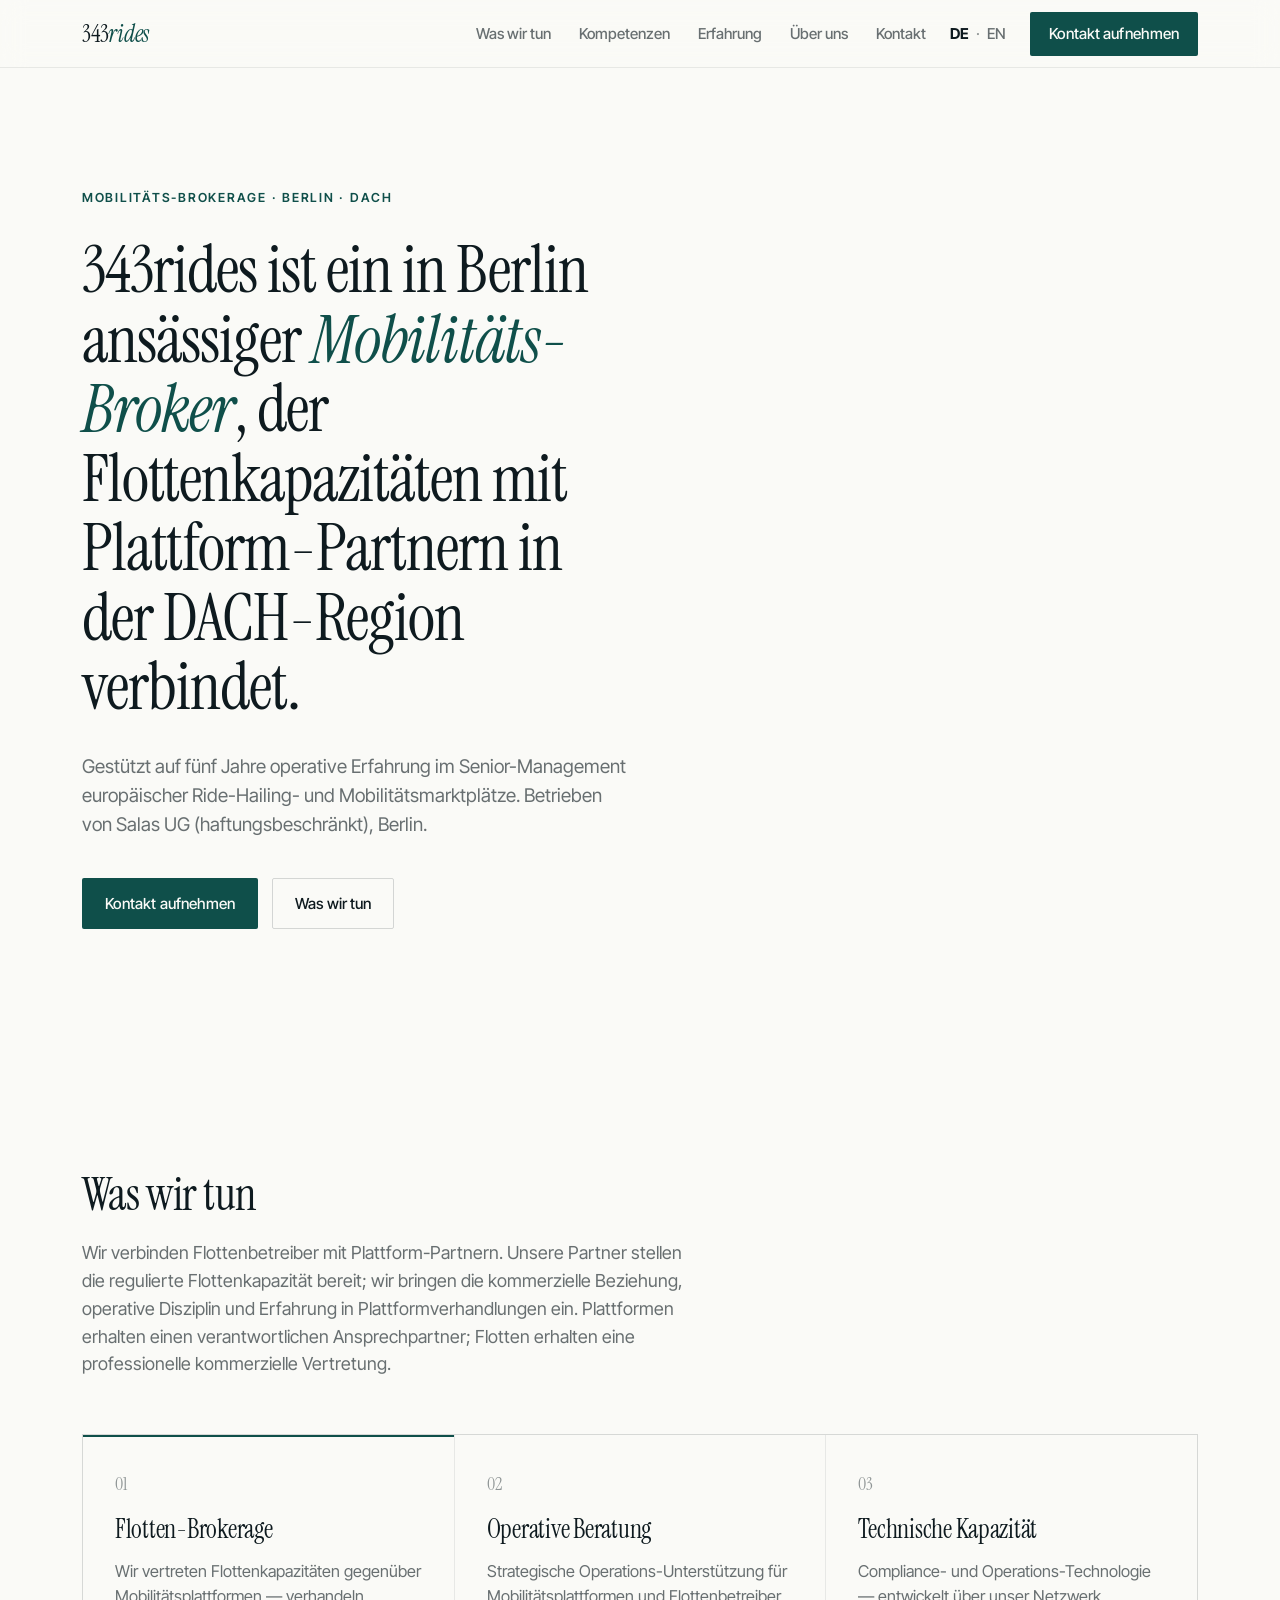
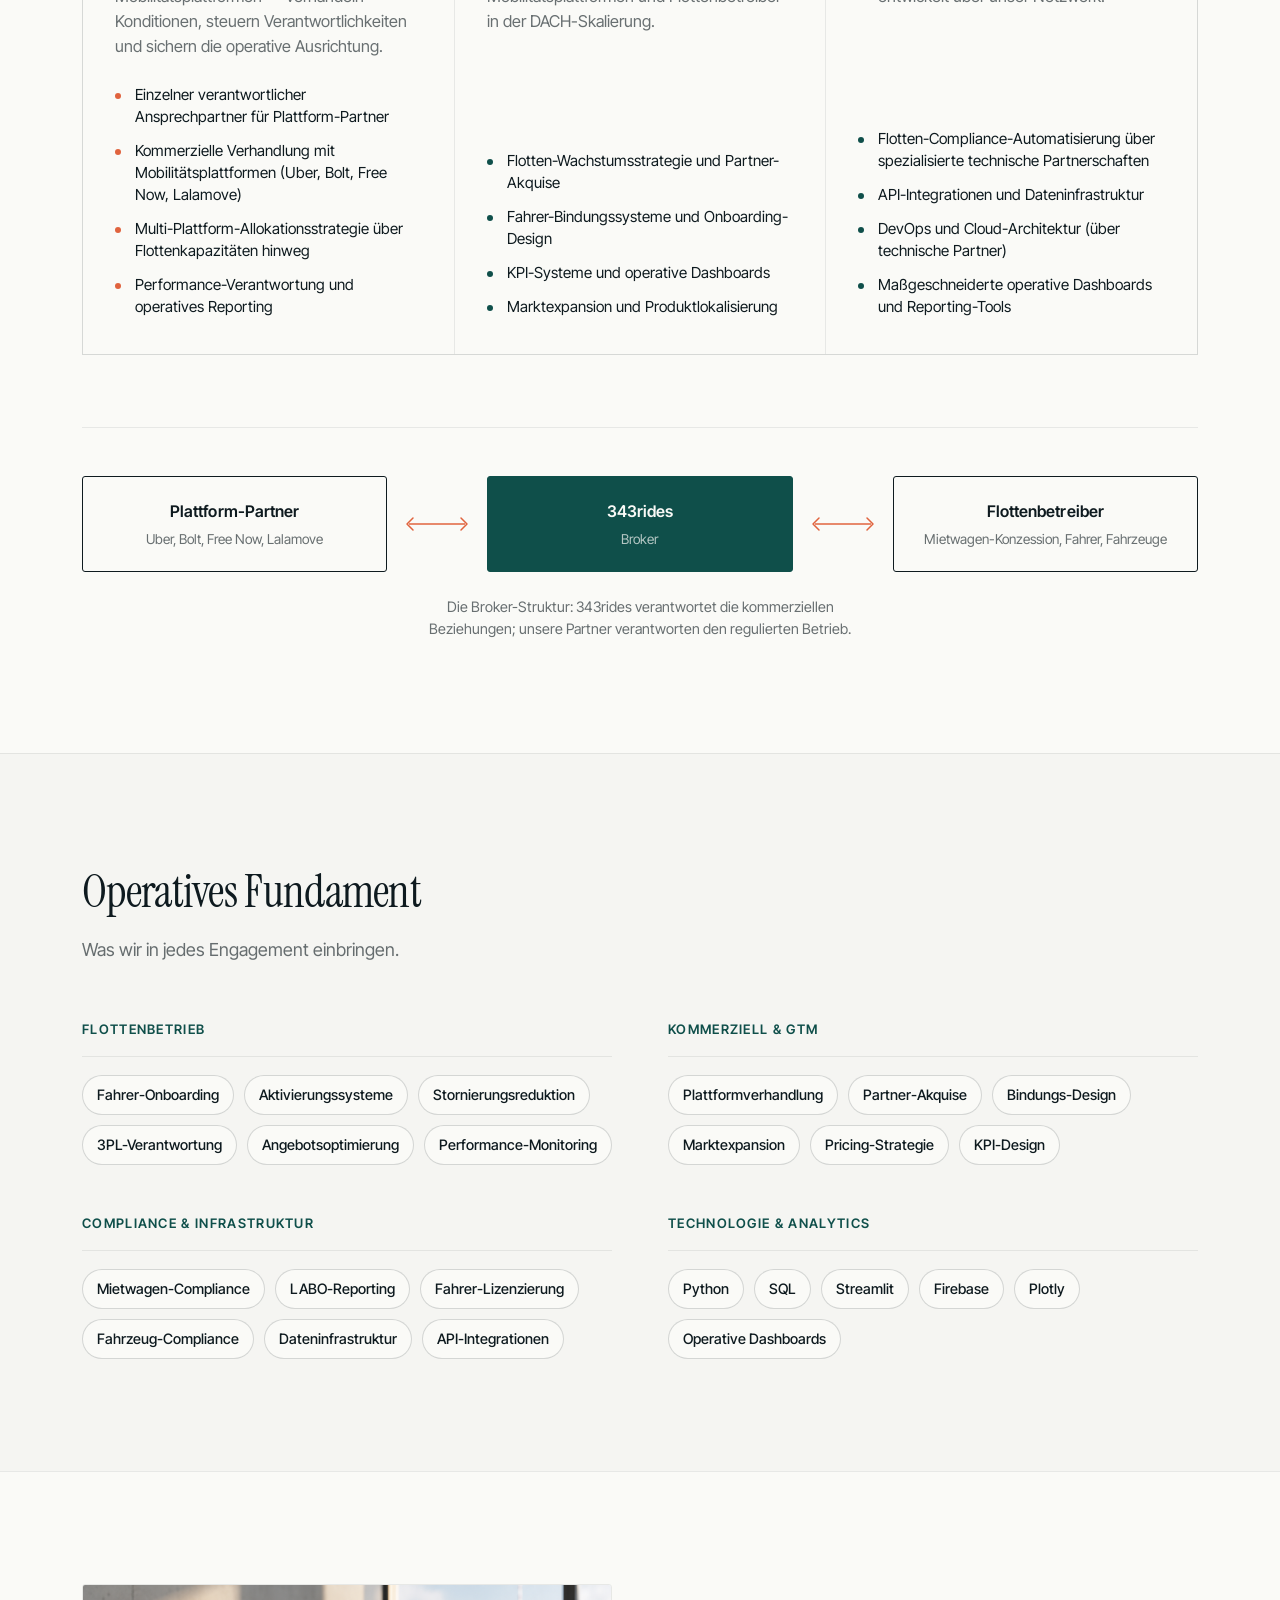
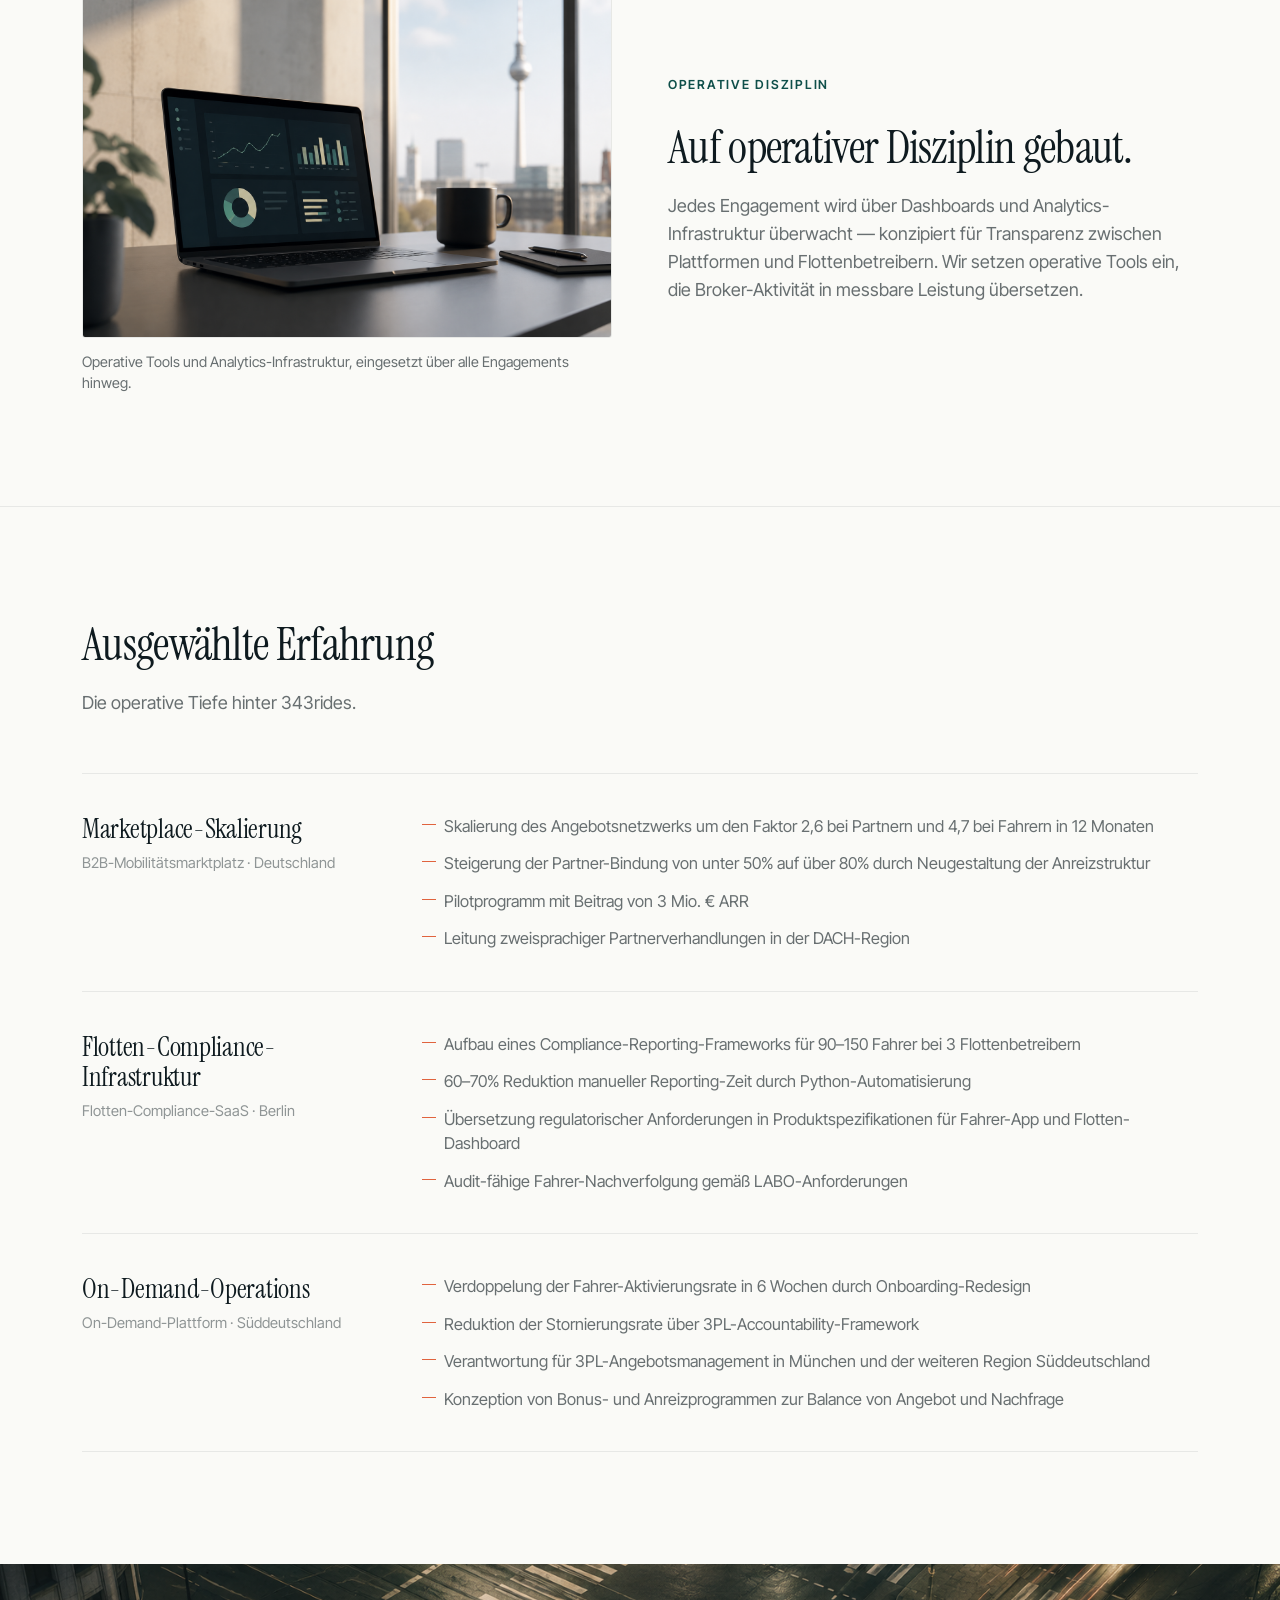
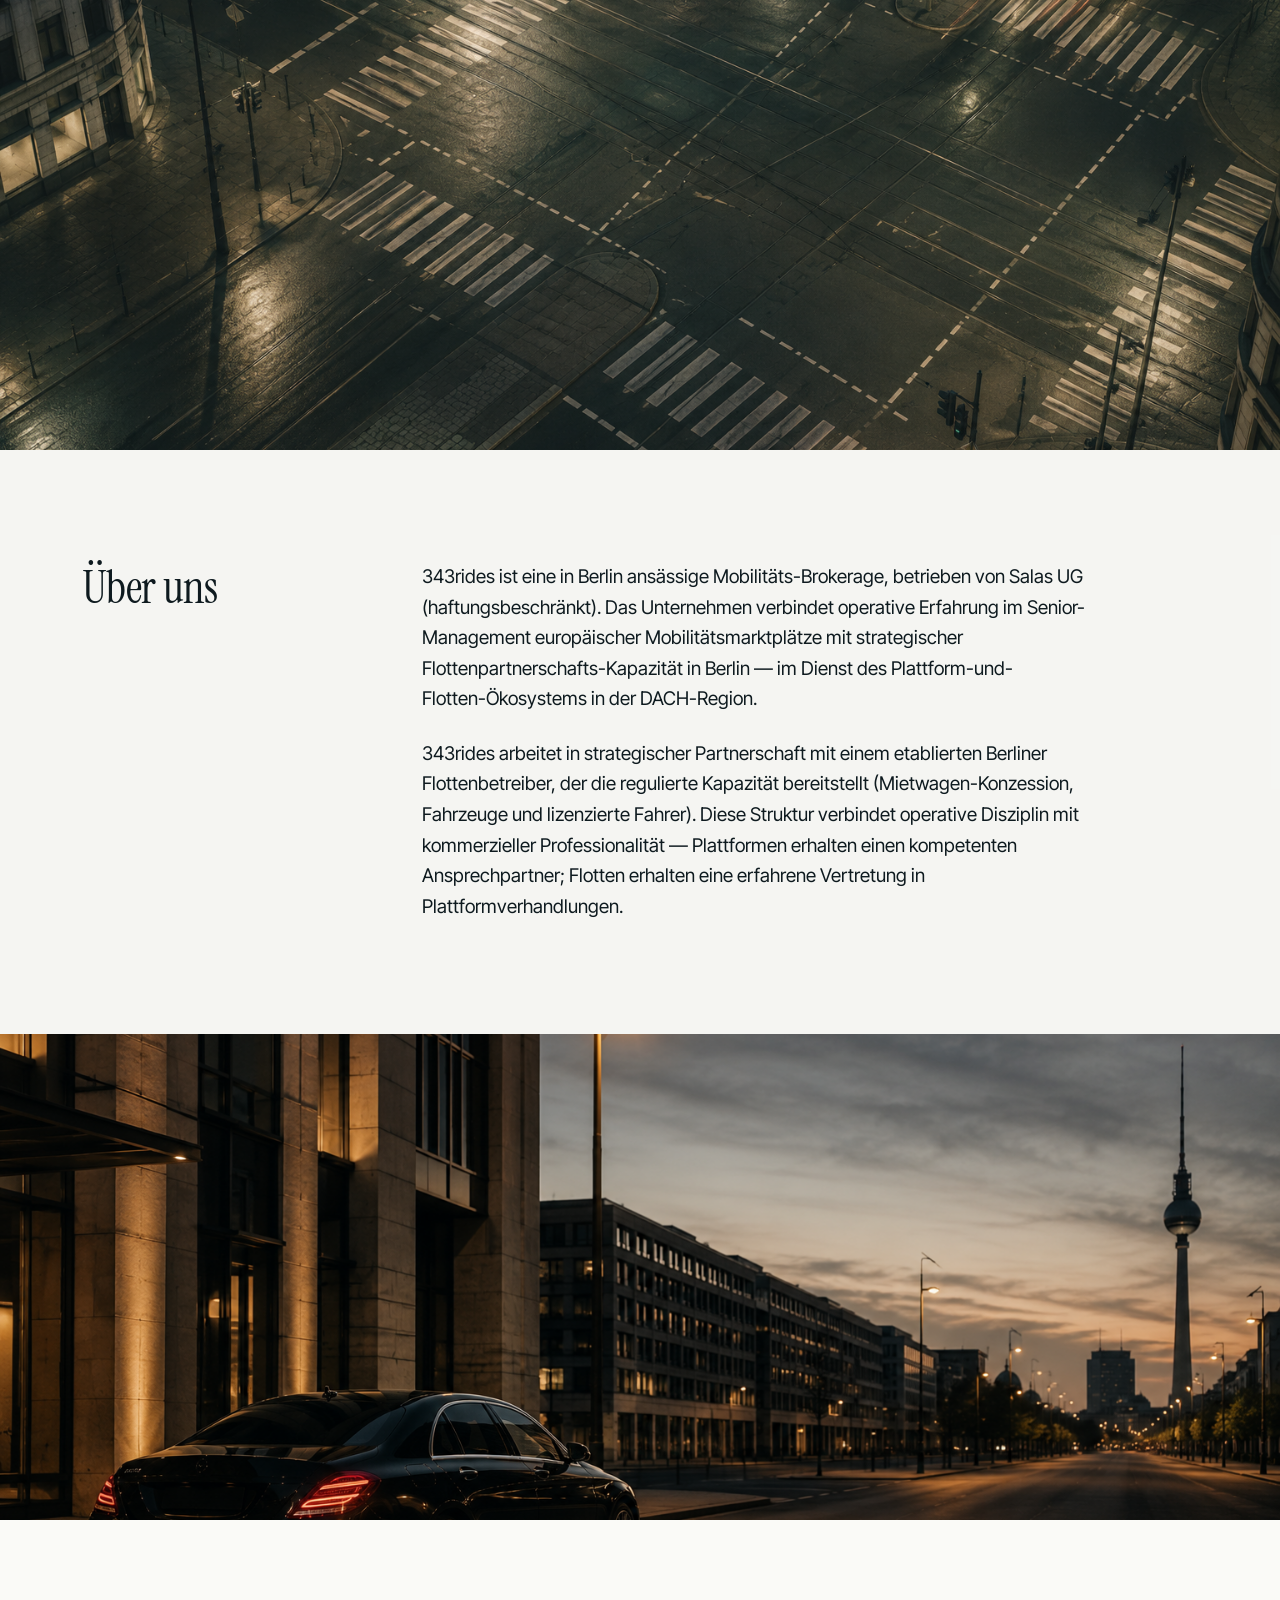
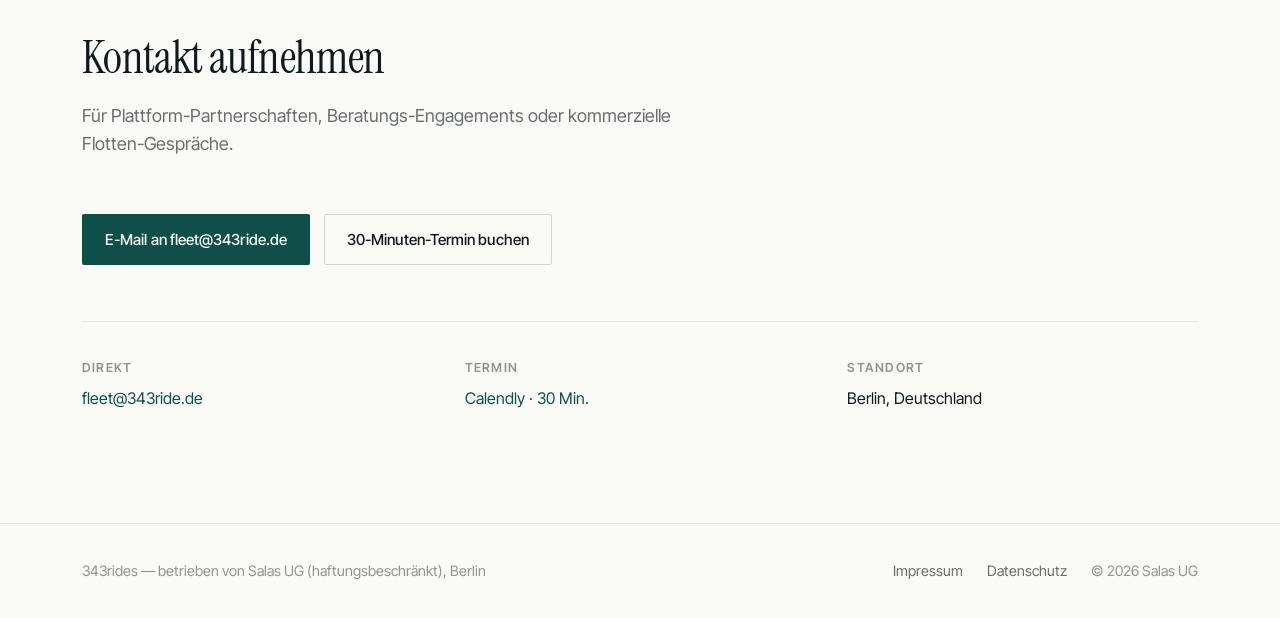
==== index.html @ df9c3de0 "Initial 343rides site: bilingual DE/EN, broker positioning" ====
<!DOCTYPE html>
<html lang="de">
<head>
  <meta charset="UTF-8">
  <meta name="viewport" content="width=device-width, initial-scale=1.0">
  <title>343rides — Mobilitäts-Brokerage in Berlin</title>

  <meta name="description" content="343rides ist ein Berliner Mobilitäts-Broker, der Flottenkapazitäten mit Plattform-Partnern in der DACH-Region verbindet. Betrieben von Salas UG.">
  <meta name="author" content="Salas UG (haftungsbeschränkt)">
  <link rel="canonical" href="https://343ride.de/">

  <!-- Language alternates -->
  <link rel="alternate" hreflang="de" href="https://343ride.de/">
  <link rel="alternate" hreflang="en" href="https://343ride.de/en/">
  <link rel="alternate" hreflang="x-default" href="https://343ride.de/">

  <!-- Open Graph -->
  <meta property="og:type" content="website">
  <meta property="og:site_name" content="343rides">
  <meta property="og:title" content="343rides — Mobilitäts-Brokerage in Berlin">
  <meta property="og:description" content="343rides ist ein Berliner Mobilitäts-Broker, der Flottenkapazitäten mit Plattform-Partnern in der DACH-Region verbindet. Betrieben von Salas UG.">
  <meta property="og:url" content="https://343ride.de/">
  <meta property="og:image" content="https://343ride.de/og-image.png">
  <meta property="og:locale" content="de_DE">
  <meta property="og:locale:alternate" content="en_GB">

  <!-- Twitter -->
  <meta name="twitter:card" content="summary_large_image">
  <meta name="twitter:title" content="343rides — Mobilitäts-Brokerage in Berlin">
  <meta name="twitter:description" content="343rides ist ein Berliner Mobilitäts-Broker, der Flottenkapazitäten mit Plattform-Partnern in der DACH-Region verbindet. Betrieben von Salas UG.">
  <meta name="twitter:image" content="https://343ride.de/og-image.png">

  <meta name="theme-color" content="#FAFAF7">
  <link rel="icon" href="favicon.svg" type="image/svg+xml">

  <!-- Fonts -->
  <link rel="preconnect" href="https://fonts.googleapis.com">
  <link rel="preconnect" href="https://fonts.gstatic.com" crossorigin>
  <link href="https://fonts.googleapis.com/css2?family=Instrument+Serif:ital@0;1&family=Inter+Tight:ital,wght@0,400;0,500;0,600;1,400&display=swap" rel="stylesheet">

  <link rel="stylesheet" href="styles.css">
</head>
<body>
  <a class="skip-link" href="#what-we-do">Zum Inhalt springen</a>

  <!-- Navigation -->
  <header class="nav" id="top">
    <div class="container nav-inner">
      <a class="wordmark" href="#top" aria-label="343rides Startseite">343<em>rides</em></a>

      <nav class="nav-links" aria-label="Hauptnavigation">
        <a href="#what-we-do">Was wir tun</a>
        <a href="#capabilities">Kompetenzen</a>
        <a href="#experience">Erfahrung</a>
        <a href="#about">Über uns</a>
        <a href="#contact">Kontakt</a>
      </nav>

      <div class="lang-toggle" aria-label="Sprache">
        <a href="/" hreflang="de" class="is-active" aria-current="page">DE</a>
        <span class="lang-sep" aria-hidden="true">·</span>
        <a href="/en/" hreflang="en">EN</a>
      </div>

      <a class="btn btn-primary nav-cta" href="#contact">Kontakt aufnehmen</a>

      <button class="nav-toggle" aria-label="Menü öffnen" aria-controls="mobile-drawer" aria-expanded="false">
        <span></span><span></span><span></span>
      </button>
    </div>
  </header>

  <!-- Mobile drawer -->
  <div class="drawer-backdrop" hidden></div>
  <aside class="drawer" id="mobile-drawer" aria-label="Mobile Navigation" hidden>
    <div class="lang-toggle drawer-lang" aria-label="Sprache">
      <a href="/" hreflang="de" class="is-active" aria-current="page">DE</a>
      <span class="lang-sep" aria-hidden="true">·</span>
      <a href="/en/" hreflang="en">EN</a>
    </div>
    <nav class="drawer-links" aria-label="Mobile Hauptnavigation">
      <a href="#what-we-do">Was wir tun</a>
      <a href="#capabilities">Kompetenzen</a>
      <a href="#experience">Erfahrung</a>
      <a href="#about">Über uns</a>
      <a href="#contact">Kontakt</a>
    </nav>
    <a class="btn btn-primary drawer-cta" href="#contact">Kontakt aufnehmen</a>
  </aside>

  <main>
    <!-- Section 1 — Hero -->
    <section class="hero">
      <div class="container">
        <p class="eyebrow reveal">Mobilitäts-Brokerage · Berlin · DACH</p>
        <h1 class="hero-title reveal">
          343rides ist ein in Berlin ansässiger <em>Mobilitäts-Broker</em>, der
          Flottenkapazitäten mit Plattform-Partnern in der DACH-Region verbindet.
        </h1>
        <p class="hero-sub reveal">
          Gestützt auf fünf Jahre operative Erfahrung im Senior-Management
          europäischer Ride-Hailing- und Mobilitätsmarktplätze. Betrieben von
          Salas UG (haftungsbeschränkt), Berlin.
        </p>
        <div class="hero-actions reveal">
          <a class="btn btn-primary" href="#contact">Kontakt aufnehmen</a>
          <a class="btn btn-ghost" href="#what-we-do">Was wir tun</a>
        </div>
      </div>
    </section>

    <!-- Section 2 — What we do -->
    <section class="section" id="what-we-do">
      <div class="container">
        <div class="section-head">
          <h2 class="section-title reveal">Was wir tun</h2>
          <p class="section-lede reveal">
            Wir verbinden Flottenbetreiber mit Plattform-Partnern. Unsere Partner
            stellen die regulierte Flottenkapazität bereit; wir bringen die
            kommerzielle Beziehung, operative Disziplin und Erfahrung in
            Plattformverhandlungen ein. Plattformen erhalten einen verantwortlichen
            Ansprechpartner; Flotten erhalten eine professionelle kommerzielle
            Vertretung.
          </p>
        </div>

        <div class="cards">
          <article class="card card-primary reveal" style="--reveal-delay:0ms">
            <p class="card-index">01</p>
            <h3 class="card-title">Flotten-Brokerage</h3>
            <p class="card-body">
              Wir vertreten Flottenkapazitäten gegenüber Mobilitätsplattformen —
              verhandeln Konditionen, steuern Verantwortlichkeiten und sichern die
              operative Ausrichtung.
            </p>
            <ul class="card-list">
              <li>Einzelner verantwortlicher Ansprechpartner für Plattform-Partner</li>
              <li>Kommerzielle Verhandlung mit Mobilitätsplattformen (Uber, Bolt, Free Now, Lalamove)</li>
              <li>Multi-Plattform-Allokationsstrategie über Flottenkapazitäten hinweg</li>
              <li>Performance-Verantwortung und operatives Reporting</li>
            </ul>
          </article>

          <article class="card reveal" style="--reveal-delay:100ms">
            <p class="card-index">02</p>
            <h3 class="card-title">Operative Beratung</h3>
            <p class="card-body">
              Strategische Operations-Unterstützung für Mobilitätsplattformen und
              Flottenbetreiber in der DACH-Skalierung.
            </p>
            <ul class="card-list">
              <li>Flotten-Wachstumsstrategie und Partner-Akquise</li>
              <li>Fahrer-Bindungssysteme und Onboarding-Design</li>
              <li>KPI-Systeme und operative Dashboards</li>
              <li>Marktexpansion und Produktlokalisierung</li>
            </ul>
          </article>

          <article class="card reveal" style="--reveal-delay:200ms">
            <p class="card-index">03</p>
            <h3 class="card-title">Technische Kapazität</h3>
            <p class="card-body">
              Compliance- und Operations-Technologie — entwickelt über unser
              Netzwerk.
            </p>
            <ul class="card-list">
              <li>Flotten-Compliance-Automatisierung über spezialisierte technische Partnerschaften</li>
              <li>API-Integrationen und Dateninfrastruktur</li>
              <li>DevOps und Cloud-Architektur (über technische Partner)</li>
              <li>Maßgeschneiderte operative Dashboards und Reporting-Tools</li>
            </ul>
          </article>
        </div>

        <!-- Broker model diagram -->
        <figure class="broker reveal">
          <div class="broker-flow">
            <div class="broker-node">
              <p class="broker-node-title">Plattform-Partner</p>
              <p class="broker-node-sub">Uber, Bolt, Free Now, Lalamove</p>
            </div>

            <div class="broker-arrow" aria-hidden="true">
              <svg viewBox="0 0 64 24" width="64" height="24" focusable="false">
                <line x1="4" y1="12" x2="60" y2="12" stroke="#E0633E" stroke-width="1.5"/>
                <polyline points="8,6 2,12 8,18" fill="none" stroke="#E0633E" stroke-width="1.5" stroke-linecap="round" stroke-linejoin="round"/>
                <polyline points="56,6 62,12 56,18" fill="none" stroke="#E0633E" stroke-width="1.5" stroke-linecap="round" stroke-linejoin="round"/>
              </svg>
            </div>

            <div class="broker-node broker-node-center">
              <p class="broker-node-title">343rides</p>
              <p class="broker-node-sub">Broker</p>
            </div>

            <div class="broker-arrow" aria-hidden="true">
              <svg viewBox="0 0 64 24" width="64" height="24" focusable="false">
                <line x1="4" y1="12" x2="60" y2="12" stroke="#E0633E" stroke-width="1.5"/>
                <polyline points="8,6 2,12 8,18" fill="none" stroke="#E0633E" stroke-width="1.5" stroke-linecap="round" stroke-linejoin="round"/>
                <polyline points="56,6 62,12 56,18" fill="none" stroke="#E0633E" stroke-width="1.5" stroke-linecap="round" stroke-linejoin="round"/>
              </svg>
            </div>

            <div class="broker-node">
              <p class="broker-node-title">Flottenbetreiber</p>
              <p class="broker-node-sub">Mietwagen-Konzession, Fahrer, Fahrzeuge</p>
            </div>
          </div>
          <figcaption class="broker-caption">
            Die Broker-Struktur: 343rides verantwortet die kommerziellen
            Beziehungen; unsere Partner verantworten den regulierten Betrieb.
          </figcaption>
        </figure>
      </div>
    </section>

    <!-- Section 3 — Capabilities -->
    <section class="section section-alt" id="capabilities">
      <div class="container">
        <div class="section-head">
          <h2 class="section-title reveal">Operatives Fundament</h2>
          <p class="section-lede reveal">Was wir in jedes Engagement einbringen.</p>
        </div>

        <div class="cap-grid">
          <div class="cap-group reveal">
            <h3 class="cap-label">Flottenbetrieb</h3>
            <ul class="pills">
              <li>Fahrer-Onboarding</li>
              <li>Aktivierungssysteme</li>
              <li>Stornierungsreduktion</li>
              <li>3PL-Verantwortung</li>
              <li>Angebotsoptimierung</li>
              <li>Performance-Monitoring</li>
            </ul>
          </div>

          <div class="cap-group reveal">
            <h3 class="cap-label">Kommerziell &amp; GTM</h3>
            <ul class="pills">
              <li>Plattformverhandlung</li>
              <li>Partner-Akquise</li>
              <li>Bindungs-Design</li>
              <li>Marktexpansion</li>
              <li>Pricing-Strategie</li>
              <li>KPI-Design</li>
            </ul>
          </div>

          <div class="cap-group reveal">
            <h3 class="cap-label">Compliance &amp; Infrastruktur</h3>
            <ul class="pills">
              <li>Mietwagen-Compliance</li>
              <li>LABO-Reporting</li>
              <li>Fahrer-Lizenzierung</li>
              <li>Fahrzeug-Compliance</li>
              <li>Dateninfrastruktur</li>
              <li>API-Integrationen</li>
            </ul>
          </div>

          <div class="cap-group reveal">
            <h3 class="cap-label">Technologie &amp; Analytics</h3>
            <ul class="pills">
              <li>Python</li>
              <li>SQL</li>
              <li>Streamlit</li>
              <li>Firebase</li>
              <li>Plotly</li>
              <li>Operative Dashboards</li>
            </ul>
          </div>
        </div>
      </div>
    </section>

    <!-- Operational rigor -->
    <section class="section" id="rigor">
      <div class="container">
        <div class="rigor-grid">
          <figure class="rigor-media reveal">
            <img src="img-dashboard-berlin.png" alt="Laptop mit operativem Analytics-Dashboard, im Hintergrund die Berliner Skyline durch ein Fenster." loading="lazy" decoding="async" width="1600" height="1200">
            <figcaption class="rigor-caption">
              Operative Tools und Analytics-Infrastruktur, eingesetzt über alle
              Engagements hinweg.
            </figcaption>
          </figure>
          <div class="rigor-copy">
            <p class="eyebrow reveal">Operative Disziplin</p>
            <h2 class="section-title reveal">Auf operativer Disziplin gebaut.</h2>
            <p class="rigor-body reveal">
              Jedes Engagement wird über Dashboards und Analytics-Infrastruktur
              überwacht — konzipiert für Transparenz zwischen Plattformen und
              Flottenbetreibern. Wir setzen operative Tools ein, die
              Broker-Aktivität in messbare Leistung übersetzen.
            </p>
          </div>
        </div>
      </div>
    </section>

    <!-- Section 4 — Selected experience -->
    <section class="section" id="experience">
      <div class="container">
        <div class="section-head">
          <h2 class="section-title reveal">Ausgewählte Erfahrung</h2>
          <p class="section-lede reveal">Die operative Tiefe hinter 343rides.</p>
        </div>

        <div class="exp-list">
          <article class="exp reveal">
            <div class="exp-meta">
              <h3 class="exp-org">Marketplace-Skalierung</h3>
              <p class="exp-context">B2B-Mobilitätsmarktplatz · Deutschland</p>
            </div>
            <ul class="exp-points">
              <li>Skalierung des Angebotsnetzwerks um den Faktor 2,6 bei Partnern und 4,7 bei Fahrern in 12 Monaten</li>
              <li>Steigerung der Partner-Bindung von unter 50% auf über 80% durch Neugestaltung der Anreizstruktur</li>
              <li>Pilotprogramm mit Beitrag von 3 Mio. € ARR</li>
              <li>Leitung zweisprachiger Partnerverhandlungen in der DACH-Region</li>
            </ul>
          </article>

          <article class="exp reveal">
            <div class="exp-meta">
              <h3 class="exp-org">Flotten-Compliance-Infrastruktur</h3>
              <p class="exp-context">Flotten-Compliance-SaaS · Berlin</p>
            </div>
            <ul class="exp-points">
              <li>Aufbau eines Compliance-Reporting-Frameworks für 90–150 Fahrer bei 3 Flottenbetreibern</li>
              <li>60–70% Reduktion manueller Reporting-Zeit durch Python-Automatisierung</li>
              <li>Übersetzung regulatorischer Anforderungen in Produktspezifikationen für Fahrer-App und Flotten-Dashboard</li>
              <li>Audit-fähige Fahrer-Nachverfolgung gemäß LABO-Anforderungen</li>
            </ul>
          </article>

          <article class="exp reveal">
            <div class="exp-meta">
              <h3 class="exp-org">On-Demand-Operations</h3>
              <p class="exp-context">On-Demand-Plattform · Süddeutschland</p>
            </div>
            <ul class="exp-points">
              <li>Verdoppelung der Fahrer-Aktivierungsrate in 6 Wochen durch Onboarding-Redesign</li>
              <li>Reduktion der Stornierungsrate über 3PL-Accountability-Framework</li>
              <li>Verantwortung für 3PL-Angebotsmanagement in München und der weiteren Region Süddeutschland</li>
              <li>Konzeption von Bonus- und Anreizprogrammen zur Balance von Angebot und Nachfrage</li>
            </ul>
          </article>
        </div>
      </div>
    </section>

    <!-- Full-width editorial image break -->
    <figure class="img-break reveal">
      <img src="img-berlin-intersection.png" alt="Luftaufnahme einer belebten städtischen Kreuzung in Berlin bei Nacht." loading="lazy" decoding="async" width="2400" height="1350">
    </figure>

    <!-- Section 5 — About -->
    <section class="section section-alt" id="about">
      <div class="container">
        <div class="about-grid">
          <h2 class="section-title reveal">Über uns</h2>
          <div class="about-copy">
            <p class="reveal">
              343rides ist eine in Berlin ansässige Mobilitäts-Brokerage, betrieben
              von Salas UG (haftungsbeschränkt). Das Unternehmen verbindet operative
              Erfahrung im Senior-Management europäischer Mobilitätsmarktplätze mit
              strategischer Flottenpartnerschafts-Kapazität in Berlin — im Dienst
              des Plattform-und-Flotten-Ökosystems in der DACH-Region.
            </p>
            <p class="reveal">
              343rides arbeitet in strategischer Partnerschaft mit einem etablierten
              Berliner Flottenbetreiber, der die regulierte Kapazität bereitstellt
              (Mietwagen-Konzession, Fahrzeuge und lizenzierte Fahrer). Diese
              Struktur verbindet operative Disziplin mit kommerzieller
              Professionalität — Plattformen erhalten einen kompetenten
              Ansprechpartner; Flotten erhalten eine erfahrene Vertretung in
              Plattformverhandlungen.
            </p>
          </div>
        </div>
      </div>
    </section>

    <!-- Full-width editorial image break -->
    <figure class="img-break reveal">
      <img src="img-berlin-sedan.png" alt="Eine schwarze Limousine auf einer Berliner Straße mit dem Fernsehturm im Hintergrund." loading="lazy" decoding="async" width="2400" height="1350">
    </figure>

    <!-- Section 6 — Contact -->
    <section class="section" id="contact">
      <div class="container">
        <div class="section-head">
          <h2 class="section-title reveal">Kontakt aufnehmen</h2>
          <p class="section-lede reveal">
            Für Plattform-Partnerschaften, Beratungs-Engagements oder kommerzielle
            Flotten-Gespräche.
          </p>
        </div>

        <div class="contact-actions reveal">
          <a class="btn btn-primary" href="mailto:fleet@343ride.de?subject=Anfrage%20%C3%BCber%20343ride.de">E-Mail an fleet@343ride.de</a>
          <a class="btn btn-ghost" href="https://calendly.com/aguilarjorge-fhpf/30min" target="_blank" rel="noopener">30-Minuten-Termin buchen</a>
        </div>

        <dl class="contact-grid reveal">
          <div class="contact-item">
            <dt>Direkt</dt>
            <dd><a href="mailto:fleet@343ride.de?subject=Anfrage%20%C3%BCber%20343ride.de">fleet@343ride.de</a></dd>
          </div>
          <div class="contact-item">
            <dt>Termin</dt>
            <dd><a href="https://calendly.com/aguilarjorge-fhpf/30min" target="_blank" rel="noopener">Calendly · 30 Min.</a></dd>
          </div>
          <div class="contact-item">
            <dt>Standort</dt>
            <dd>Berlin, Deutschland</dd>
          </div>
        </dl>
      </div>
    </section>
  </main>

  <!-- Footer -->
  <footer class="footer">
    <div class="container footer-inner">
      <p class="footer-left">343rides — betrieben von Salas UG (haftungsbeschränkt), Berlin</p>
      <nav class="footer-links" aria-label="Rechtliches">
        <a href="impressum.html">Impressum</a>
        <a href="datenschutz.html">Datenschutz</a>
        <span>© 2026 Salas UG</span>
      </nav>
    </div>
  </footer>

  <script src="main.js"></script>
</body>
</html>
---- styles.css ----
/* ============================================================
   343rides — styles
   Tokens, layout, components, responsive (breakpoint 720px)
   ============================================================ */

:root{
  --bg:#FAFAF7;
  --ink:#0E1A1F;
  --teal:#0F4F4A;
  --teal-deep:#0c413d;
  --coral:#E0633E;
  --rule:rgba(14,26,31,.08);
  --rule-strong:rgba(14,26,31,.16);
  --ink-soft:rgba(14,26,31,.62);
  --ink-faint:rgba(14,26,31,.45);
  --maxw:1180px;
  --nav-h:68px;
}

/* ---------- Reset ---------- */
*,*::before,*::after{box-sizing:border-box;}
html{
  scroll-behavior:smooth;
  -webkit-text-size-adjust:100%;
}
/* Anchor targets clear the sticky nav (nav height + breathing room) */
.section[id],
.hero{scroll-margin-top:calc(var(--nav-h) + 20px);}
body{
  margin:0;
  background:var(--bg);
  color:var(--ink);
  font-family:"Inter Tight",system-ui,-apple-system,Segoe UI,Roboto,sans-serif;
  font-size:18px;
  line-height:1.55;
  -webkit-font-smoothing:antialiased;
  text-rendering:optimizeLegibility;
}
h1,h2,h3,p,ul,dl,dd{margin:0;}
ul{list-style:none; padding:0;}
a{color:inherit;}
img{max-width:100%; display:block;}

/* ---------- Layout ---------- */
.container{
  width:100%;
  max-width:var(--maxw);
  margin:0 auto;
  padding:0 32px;
}
.section{padding:112px 0;}
.section-alt{background:rgba(14,26,31,.018);}
.section + .section{border-top:1px solid var(--rule);}

.section-head{max-width:760px; margin-bottom:56px;}
.section-title{
  font-family:"Instrument Serif",serif;
  font-weight:400;
  font-size:clamp(2rem,4vw,2.9rem);
  line-height:1.08;
  letter-spacing:-.015em;
}
.section-lede{
  margin-top:20px;
  font-size:1.12rem;
  color:var(--ink-soft);
  max-width:62ch;
}

/* ---------- Accessibility ---------- */
.skip-link{
  position:absolute; left:-9999px; top:0;
  background:var(--ink); color:var(--bg);
  padding:10px 16px; z-index:200; border-radius:2px;
}
.skip-link:focus{left:12px; top:12px;}

:focus-visible{outline:2px solid var(--teal); outline-offset:3px;}

/* ---------- Buttons ---------- */
.btn{
  display:inline-flex; align-items:center; justify-content:center;
  padding:13px 22px;
  min-height:46px;
  border-radius:2px;
  font-size:.95rem; font-weight:500; letter-spacing:.005em;
  text-decoration:none;
  border:1px solid transparent;
  transition:background .2s ease, border-color .2s ease, color .2s ease;
  cursor:pointer;
}
.btn-primary{background:var(--teal); color:#FAFAF7;}
.btn-primary:hover{background:var(--teal-deep);}
.btn-ghost{color:var(--ink); border-color:var(--rule-strong); background:transparent;}
.btn-ghost:hover{border-color:var(--ink);}

/* ---------- Navigation ---------- */
.nav{
  position:sticky; top:0; z-index:100;
  height:var(--nav-h);
  background:rgba(250,250,247,.82);
  backdrop-filter:saturate(180%) blur(12px);
  -webkit-backdrop-filter:saturate(180%) blur(12px);
  border-bottom:1px solid var(--rule);
}
.nav-inner{
  height:var(--nav-h);
  display:flex; align-items:center; gap:24px;
}
.wordmark{
  font-family:"Instrument Serif",serif;
  font-size:1.5rem; letter-spacing:-.01em;
  text-decoration:none; color:var(--ink);
  margin-right:auto;
}
.wordmark em{font-style:italic; color:var(--teal);}

.nav-links{display:flex; gap:28px;}
.nav-links a{
  text-decoration:none; color:var(--ink-soft);
  font-size:.94rem; font-weight:500;
  transition:color .2s ease;
}
.nav-links a:hover{color:var(--ink);}
.nav-cta{padding:9px 18px; min-height:0;}

/* Language toggle */
.lang-toggle{
  display:flex; align-items:center; gap:7px;
  font-size:.94rem; font-weight:500;
}
.lang-toggle a{
  text-decoration:none; color:var(--ink-soft);
  transition:color .2s ease;
}
.lang-toggle a:hover{color:var(--ink);}
.lang-toggle a.is-active{color:var(--ink); font-weight:700;}
.lang-sep{color:var(--ink-faint);}

.nav-toggle{
  display:none;
  flex-direction:column; justify-content:center; gap:5px;
  width:44px; height:44px;
  background:none; border:none; cursor:pointer;
  padding:0;
}
.nav-toggle span{
  display:block; width:22px; height:1.5px;
  background:var(--ink); margin:0 auto;
  transition:transform .25s ease, opacity .25s ease;
}
.nav-toggle[aria-expanded="true"] span:nth-child(1){transform:translateY(6.5px) rotate(45deg);}
.nav-toggle[aria-expanded="true"] span:nth-child(2){opacity:0;}
.nav-toggle[aria-expanded="true"] span:nth-child(3){transform:translateY(-6.5px) rotate(-45deg);}

/* ---------- Mobile drawer ---------- */
.drawer-backdrop{
  position:fixed; inset:0; z-index:90;
  background:rgba(14,26,31,.32);
  opacity:0; transition:opacity .3s ease;
}
.drawer-backdrop.open{opacity:1;}
.drawer{
  position:fixed; top:0; right:0; z-index:95;
  height:100dvh; width:min(82vw,320px);
  background:var(--bg);
  border-left:1px solid var(--rule);
  padding:calc(var(--nav-h) + 24px) 28px 28px;
  display:flex; flex-direction:column; gap:8px;
  transform:translateX(100%);
  transition:transform .3s ease;
}
.drawer.open{transform:translateX(0);}
.drawer-lang{
  font-size:1.1rem;
  padding:4px 0 16px;
  margin-bottom:8px;
  border-bottom:1px solid var(--rule);
}
.drawer-links{display:flex; flex-direction:column;}
.drawer-links a{
  text-decoration:none; color:var(--ink);
  font-size:1.15rem; font-weight:500;
  padding:14px 0;
  border-bottom:1px solid var(--rule);
}
.drawer-cta{margin-top:auto; width:100%;}

/* ---------- Hero ---------- */
.hero{padding:120px 0 128px;}
.eyebrow{
  font-size:.78rem; letter-spacing:.14em; text-transform:uppercase;
  color:var(--teal); font-weight:600; margin-bottom:28px;
}
.hero-title{
  font-family:"Instrument Serif",serif;
  font-weight:400;
  font-size:clamp(2.4rem,5.4vw,4.1rem);
  line-height:1.06;
  letter-spacing:-.015em;
  max-width:18ch;
  margin-bottom:30px;
}
.hero-title em{font-style:italic; color:var(--teal);}
.hero-sub{
  font-size:1.18rem; color:var(--ink-soft);
  max-width:50ch; margin-bottom:38px;
}
.hero-actions{display:flex; gap:14px; flex-wrap:wrap;}

/* ---------- What we do — cards ---------- */
.cards{
  display:grid;
  grid-template-columns:repeat(3,1fr);
  gap:1px;
  background:var(--rule);
  border:1px solid var(--rule);
}
.card{
  background:var(--bg);
  padding:36px 32px;
  display:flex; flex-direction:column;
}
.card-primary{position:relative;}
.card-primary::before{
  content:""; position:absolute; top:0; left:0; right:0; height:2px;
  background:var(--teal);
}
.card-index{
  font-family:"Instrument Serif",serif;
  font-size:1.1rem; color:var(--ink-faint);
  margin-bottom:18px;
}
.card-title{
  font-family:"Instrument Serif",serif;
  font-weight:400; font-size:1.6rem; line-height:1.1;
  letter-spacing:-.01em; margin-bottom:14px;
}
.card-body{
  font-size:1.02rem; color:var(--ink-soft);
  margin-bottom:24px;
}
.card-list{display:flex; flex-direction:column; gap:12px; margin-top:auto;}
.card-list li{
  position:relative; padding-left:20px;
  font-size:.95rem; line-height:1.45;
}
.card-list li::before{
  content:""; position:absolute; left:0; top:9px;
  width:6px; height:6px; border-radius:50%;
  background:var(--teal);
}
.card-primary .card-list li::before{background:var(--coral);}

/* ---------- Capabilities ---------- */
.cap-grid{
  display:grid;
  grid-template-columns:repeat(2,1fr);
  gap:48px 56px;
}
.cap-label{
  font-size:.82rem; letter-spacing:.1em; text-transform:uppercase;
  font-weight:600; color:var(--teal);
  padding-bottom:16px; margin-bottom:18px;
  border-bottom:1px solid var(--rule);
}
.pills{display:flex; flex-wrap:wrap; gap:10px;}
.pills li{
  font-size:.9rem; font-weight:500;
  padding:8px 14px;
  background:var(--bg);
  border:1px solid var(--rule-strong);
  border-radius:100px;
  color:var(--ink);
}

/* ---------- Operational rigor ---------- */
.rigor-grid{
  display:grid;
  grid-template-columns:1fr 1fr;
  gap:56px;
  align-items:center;
}
.rigor-media{margin:0;}
.rigor-media img{
  width:100%; height:auto;
  border-radius:3px;
  border:1px solid var(--rule);
  object-fit:cover;
}
.rigor-caption{
  margin-top:14px;
  font-size:.9rem; color:var(--ink-soft); line-height:1.45;
}
.rigor-copy .section-title{margin-bottom:20px;}
.rigor-body{
  font-size:1.12rem; color:var(--ink-soft);
  max-width:52ch;
}

/* ---------- Experience ---------- */
.exp-list{display:flex; flex-direction:column;}
.exp{
  display:grid;
  grid-template-columns:minmax(0,300px) 1fr;
  gap:40px;
  padding:40px 0;
  border-top:1px solid var(--rule);
}
.exp:last-of-type{border-bottom:1px solid var(--rule);}
.exp-org{
  font-family:"Instrument Serif",serif;
  font-weight:400; font-size:1.7rem; line-height:1.1;
  letter-spacing:-.01em; margin-bottom:8px;
}
.exp-role{font-size:.92rem; font-weight:500; color:var(--ink); margin-bottom:4px;}
.exp-context{font-size:.92rem; color:var(--ink-faint);}
.exp-points{display:flex; flex-direction:column; gap:13px;}
.exp-points li{
  position:relative; padding-left:22px;
  font-size:1.02rem; color:var(--ink-soft); line-height:1.5;
}
.exp-points li::before{
  content:""; position:absolute; left:0; top:10px;
  width:14px; height:1px; background:var(--coral);
}
.exp-link{
  margin-top:32px; font-size:.98rem; color:var(--ink-soft);
}
.exp-link a{color:var(--teal); text-decoration:none; font-weight:500;}
.exp-link a:hover{text-decoration:underline;}

/* ---------- About ---------- */
.about-grid{
  display:grid;
  grid-template-columns:minmax(0,300px) 1fr;
  gap:40px;
}
.about-copy{display:flex; flex-direction:column; gap:24px;}
.about-copy p{
  font-size:1.18rem; line-height:1.62; color:var(--ink);
  max-width:64ch;
}

/* ---------- Contact ---------- */
.contact-actions{
  display:flex; gap:14px; flex-wrap:wrap;
  margin-bottom:56px;
}
.contact-grid{
  display:grid;
  grid-template-columns:repeat(3,1fr);
  gap:32px;
  padding-top:36px;
  border-top:1px solid var(--rule);
}
.contact-item dt{
  font-size:.78rem; letter-spacing:.1em; text-transform:uppercase;
  color:var(--ink-faint); font-weight:600; margin-bottom:8px;
}
.contact-item dd{font-size:1rem;}
.contact-item a{color:var(--teal); text-decoration:none;}
.contact-item a:hover{text-decoration:underline;}

/* ---------- Footer ---------- */
.footer{
  border-top:1px solid var(--rule);
  padding:36px 0;
}
.footer-inner{
  display:flex; align-items:center; justify-content:space-between;
  gap:20px; flex-wrap:wrap;
}
.footer-left{font-size:.9rem; color:var(--ink-faint);}
.footer-links{display:flex; gap:24px; align-items:center;}
.footer-links a{
  font-size:.9rem; color:var(--ink-soft); text-decoration:none;
}
.footer-links a:hover{color:var(--ink); text-decoration:underline;}
.footer-links span{font-size:.9rem; color:var(--ink-faint);}

/* ---------- Broker model diagram ---------- */
.broker{
  margin:72px 0 0;
  padding-top:48px;
  border-top:1px solid var(--rule);
}
.broker-flow{
  display:flex; align-items:stretch; justify-content:center;
  gap:18px;
}
.broker-node{
  flex:1 1 0; max-width:320px;
  display:flex; flex-direction:column; justify-content:center;
  text-align:center;
  padding:22px 20px;
  border:1px solid var(--ink);
  border-radius:3px;
  background:var(--bg);
}
.broker-node-center{
  background:var(--teal);
  border-color:var(--teal);
}
.broker-node-title{
  font-weight:600; font-size:1rem; letter-spacing:.005em;
  margin-bottom:6px;
}
.broker-node-sub{font-size:.85rem; color:var(--ink-soft); line-height:1.4;}
.broker-node-center .broker-node-title{color:#FAFAF7;}
.broker-node-center .broker-node-sub{color:rgba(250,250,247,.7);}
.broker-arrow{
  flex:0 0 auto;
  display:flex; align-items:center; justify-content:center;
}
.broker-arrow svg{display:block;}
.broker-caption{
  margin-top:24px; text-align:center;
  font-size:.9rem; color:var(--ink-soft);
  max-width:56ch; margin-left:auto; margin-right:auto;
}

/* ---------- Full-width editorial image break ---------- */
.img-break{
  margin:0;
  width:100%;
  height:54vh;
  overflow:hidden;
}
.img-break img{
  width:100%; height:100%;
  object-fit:cover;
  display:block;
}

/* ---------- Scroll reveal ---------- */
.reveal{
  opacity:0; transform:translateY(16px);
  transition:opacity .6s ease-out, transform .6s ease-out;
  transition-delay:var(--reveal-delay, 0ms);
}
.reveal.in{opacity:1; transform:none;}

/* ---------- Legal pages ---------- */
.legal{padding:64px 0 96px; max-width:760px;}
.legal h1{
  font-family:"Instrument Serif",serif; font-weight:400;
  font-size:clamp(2rem,4vw,2.8rem); letter-spacing:-.015em;
  margin-bottom:12px;
}
.legal h2{
  font-family:"Inter Tight",sans-serif; font-weight:600;
  font-size:1.25rem; margin:44px 0 14px;
  padding-top:24px; border-top:1px solid var(--rule);
}
.legal h2:first-of-type{border-top:none; padding-top:0;}
.legal h3{
  font-family:"Inter Tight",sans-serif; font-weight:600;
  font-size:1.02rem; margin:24px 0 8px;
}
.legal p{color:var(--ink-soft); margin-bottom:14px;}
.legal address{font-style:normal; color:var(--ink-soft); margin-bottom:14px; line-height:1.5;}
.legal ul{display:flex; flex-direction:column; gap:8px; margin-bottom:14px; padding-left:20px;}
.legal ul li{list-style:disc; color:var(--ink-soft);}
.legal a{color:var(--teal); word-break:break-word;}
.legal .back{
  display:inline-block; margin-bottom:32px;
  font-size:.94rem; color:var(--teal); text-decoration:none; font-weight:500;
}
.legal-flag{
  background:rgba(224,99,62,.08);
  border:1px solid rgba(224,99,62,.32);
  border-radius:3px;
  padding:16px 18px; margin-bottom:32px;
  font-size:.94rem; color:var(--ink);
}
.legal-flag strong{color:var(--coral);}

/* ============================================================
   Responsive — breakpoint 720px
   ============================================================ */
@media (max-width:720px){
  body{font-size:16px;}
  .container{padding:0 22px;}
  .section{padding:64px 0;}
  .section-head{margin-bottom:40px;}

  .nav-links,.nav-cta,.nav .lang-toggle{display:none;}
  .nav-toggle{display:flex;}

  .hero{padding:72px 0 64px;}
  .eyebrow{margin-bottom:22px;}
  .hero-title{margin-bottom:24px;}
  .hero-sub{font-size:1.08rem; margin-bottom:30px;}
  .hero-actions .btn{flex:1 1 auto;}

  .cards{grid-template-columns:1fr;}

  .cap-grid{grid-template-columns:1fr; gap:36px;}

  .rigor-grid{grid-template-columns:1fr; gap:28px;}

  /* Broker diagram stacks vertically; arrows rotate to point down */
  .broker{margin-top:48px; padding-top:36px;}
  .broker-flow{flex-direction:column; align-items:stretch; gap:14px;}
  .broker-node{max-width:none;}
  .broker-arrow svg{transform:rotate(90deg);}

  .img-break{height:34vh;}
  .exp{grid-template-columns:1fr; gap:18px; padding:32px 0;}
  .about-grid{grid-template-columns:1fr; gap:20px;}
  .about-copy p{font-size:1.08rem;}
  .contact-actions{flex-direction:column;}
  .contact-actions .btn{width:100%;}
  .contact-grid{grid-template-columns:1fr; gap:24px;}

  .footer-inner{flex-direction:column; align-items:flex-start; gap:16px;}
}

/* ---------- Reduced motion ---------- */
@media (prefers-reduced-motion:reduce){
  html{scroll-behavior:auto;}
  .reveal{opacity:1; transform:none; transition:none;}
  *{transition-duration:.01ms !important;}
}
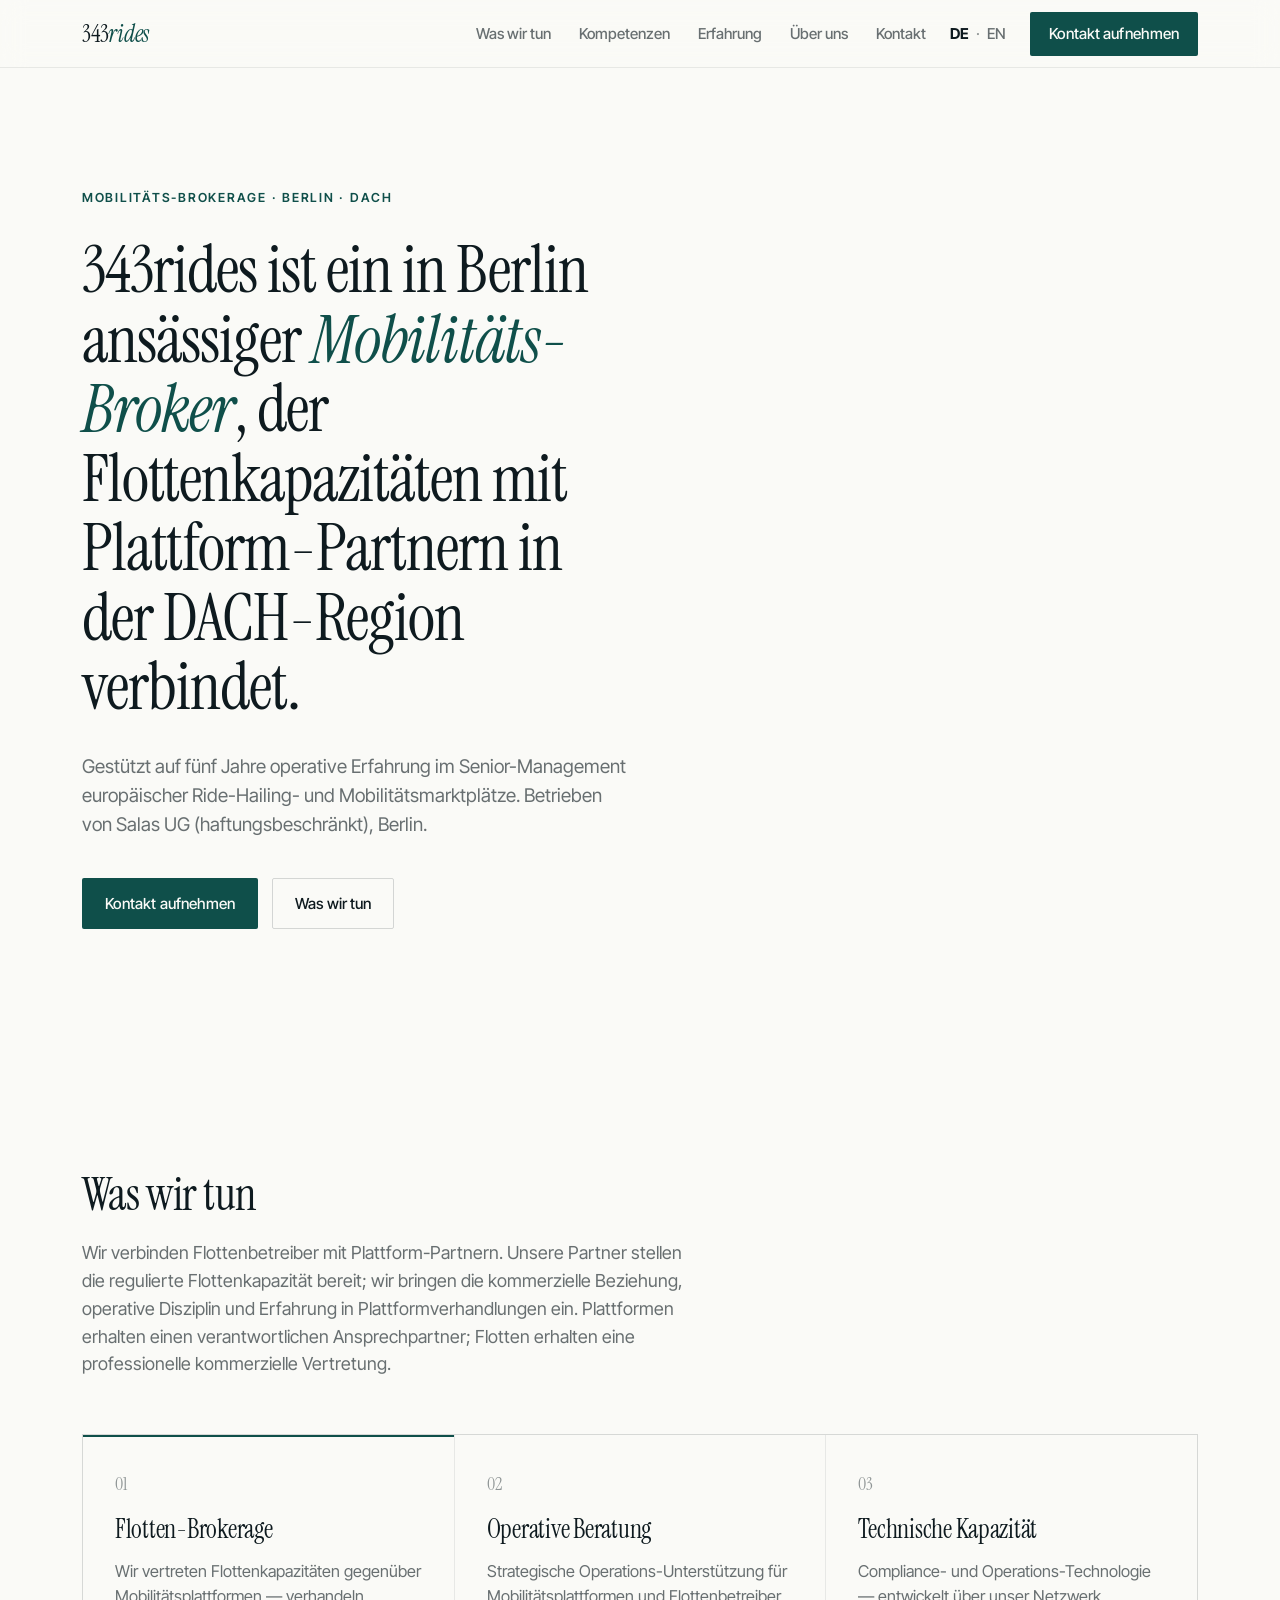
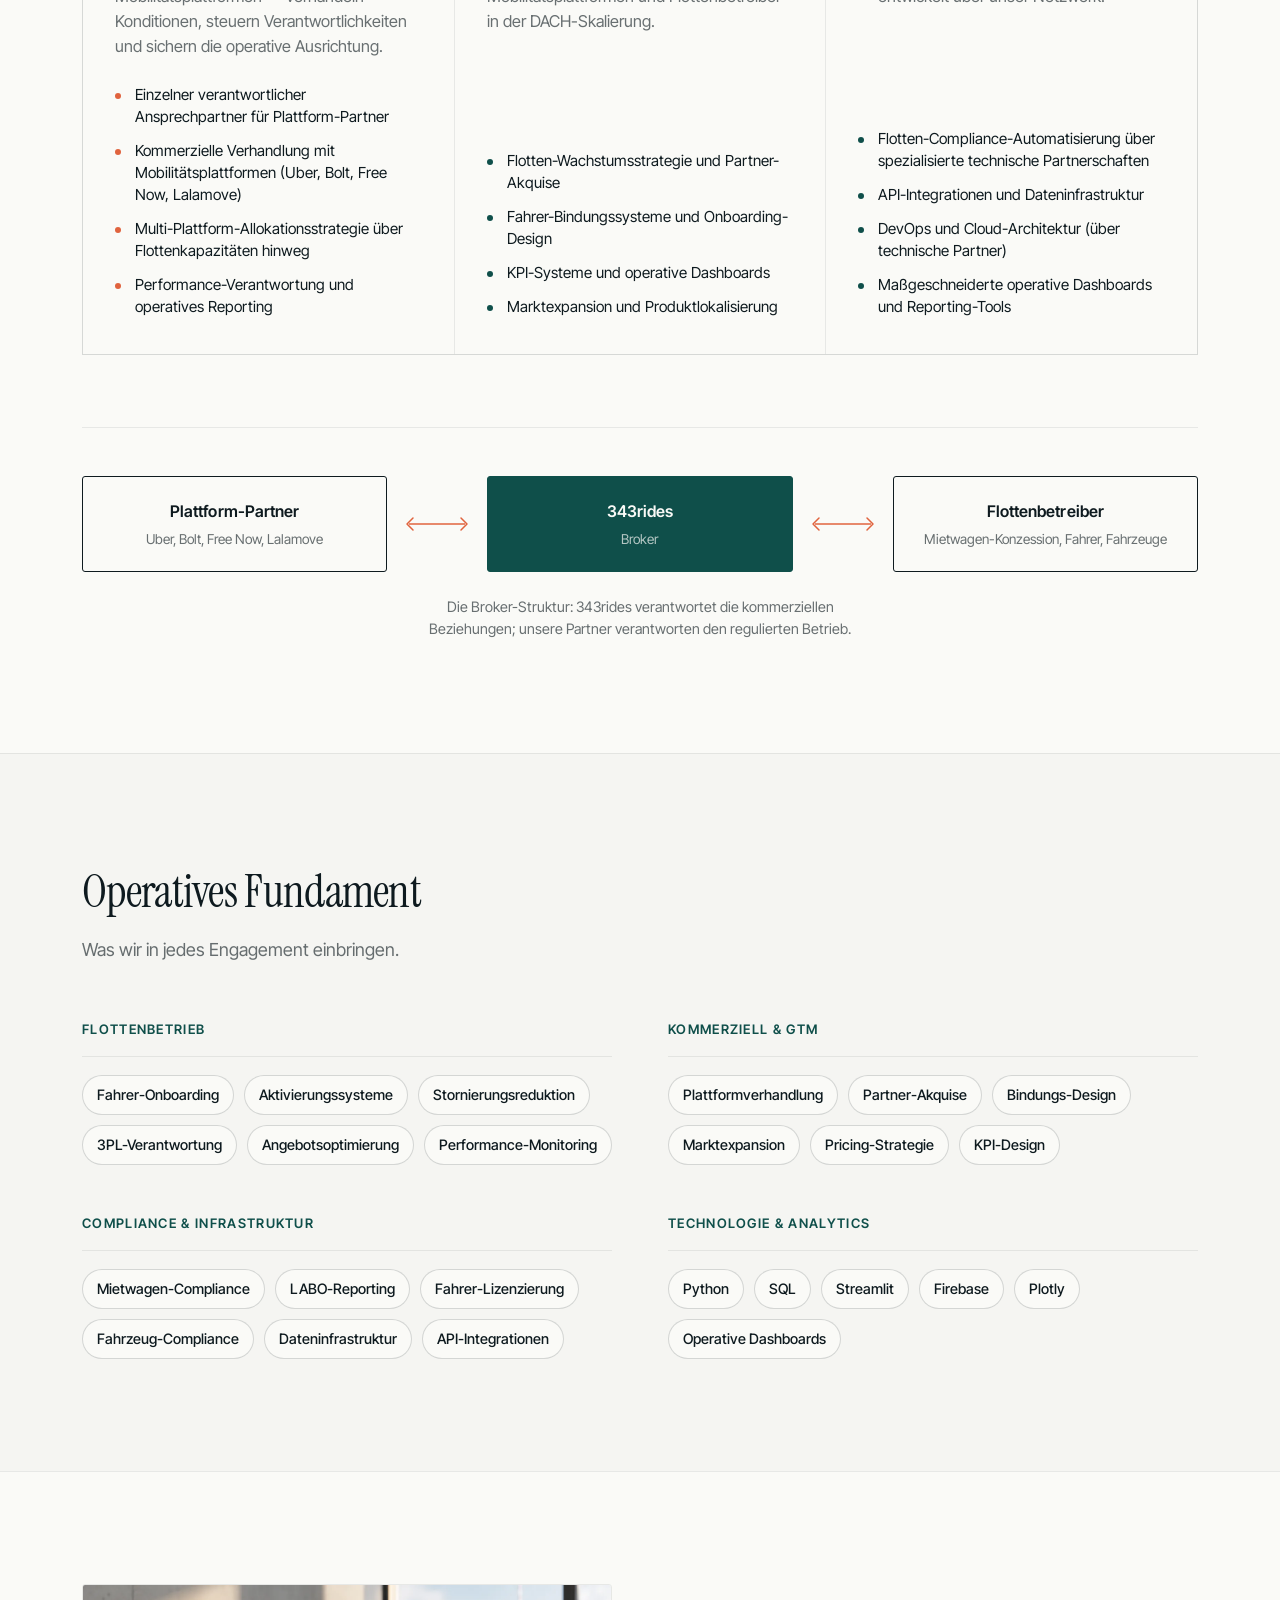
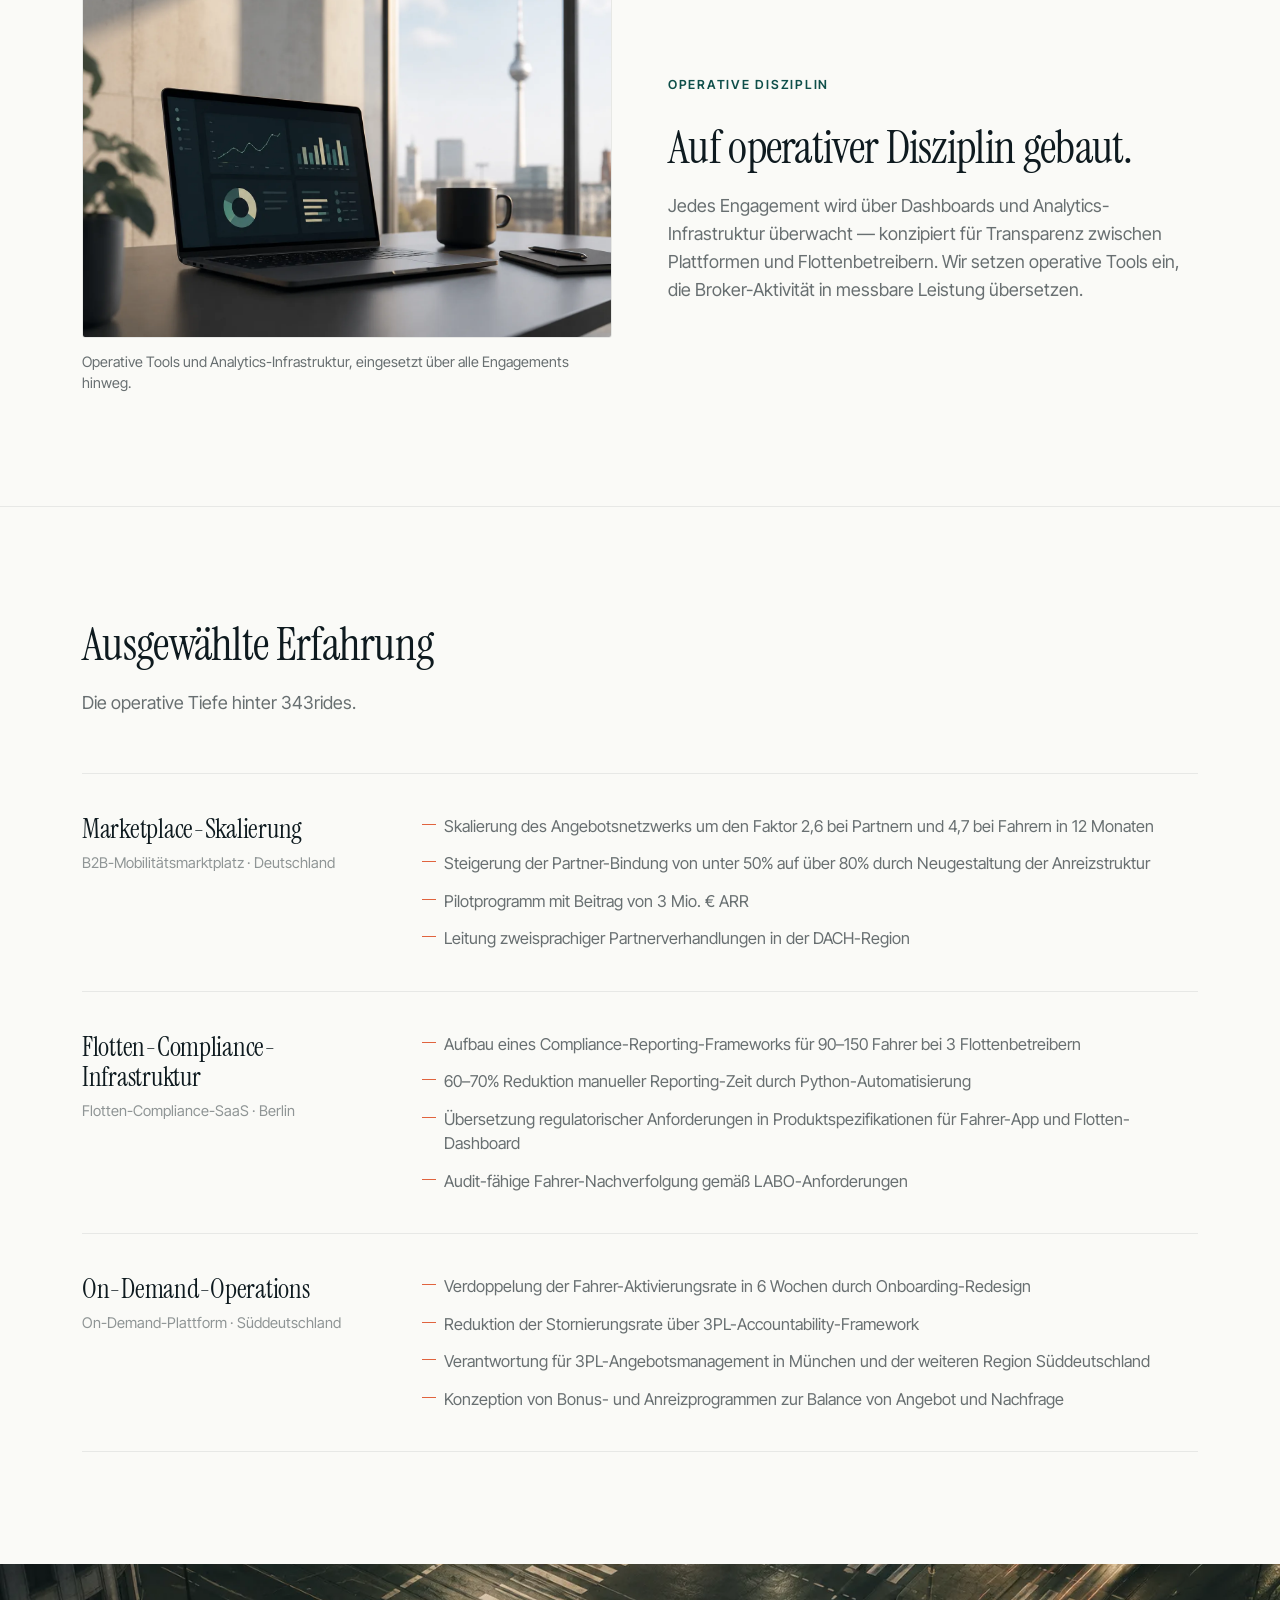
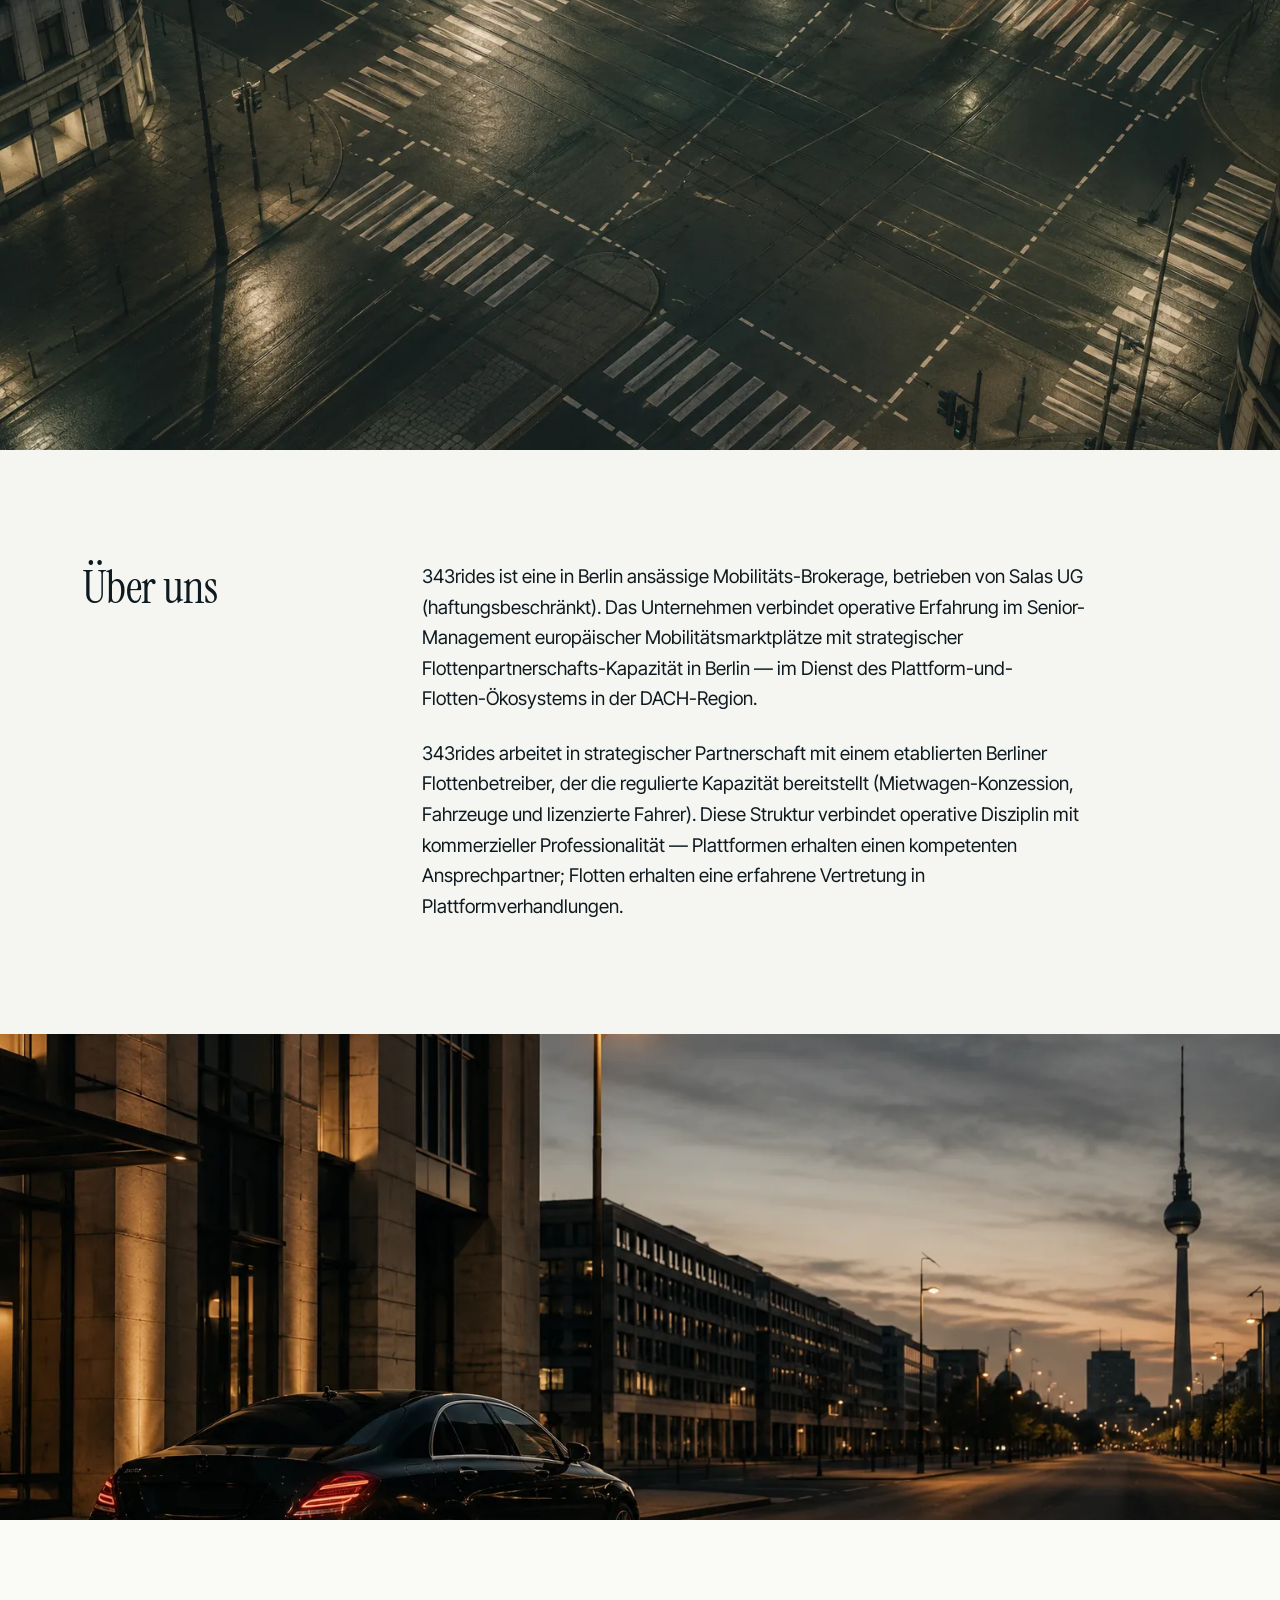
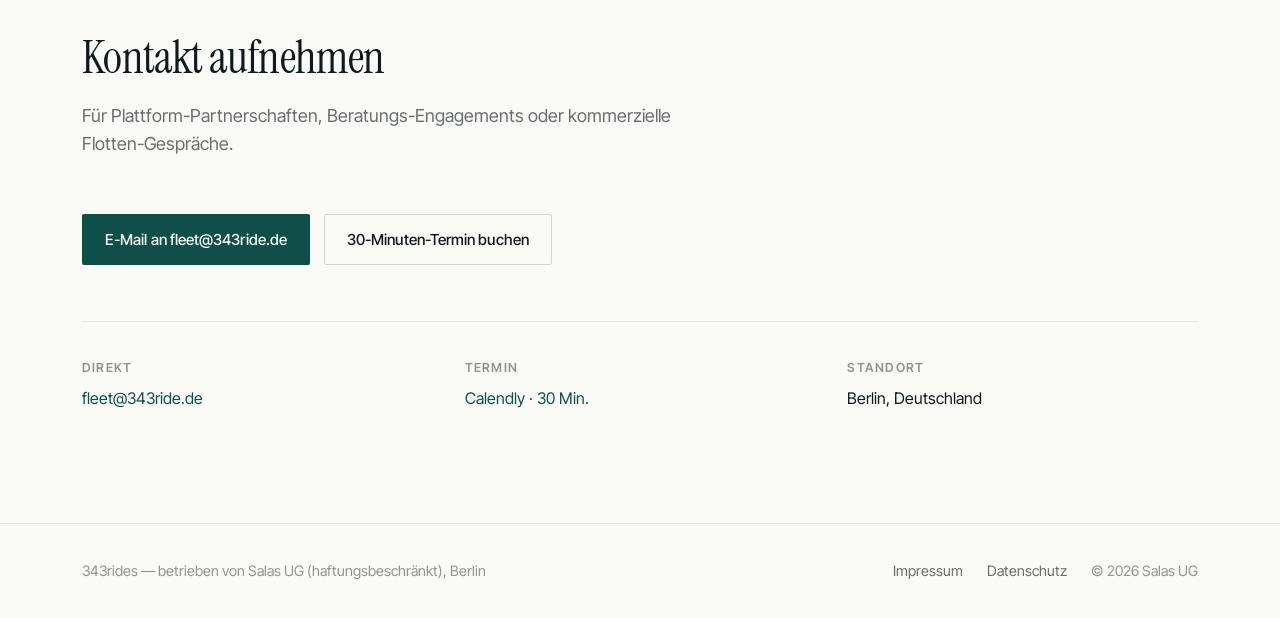
==== commit baf9119a: "Initial 343rides site: bilingual DE/EN, broker positioning" ====
--- a/index.html
+++ b/index.html
@@ -279,7 +279,10 @@
       <div class="container">
         <div class="rigor-grid">
           <figure class="rigor-media reveal">
-            <img src="img-dashboard-berlin.png" alt="Laptop mit operativem Analytics-Dashboard, im Hintergrund die Berliner Skyline durch ein Fenster." loading="lazy" decoding="async" width="1600" height="1200">
+            <picture>
+              <source srcset="img-dashboard-berlin.webp" type="image/webp">
+              <img src="img-dashboard-berlin.png" alt="Laptop mit operativem Analytics-Dashboard, im Hintergrund die Berliner Skyline durch ein Fenster." loading="lazy" decoding="async" width="1600" height="1200">
+            </picture>
             <figcaption class="rigor-caption">
               Operative Tools und Analytics-Infrastruktur, eingesetzt über alle
               Engagements hinweg.
@@ -352,7 +355,10 @@
 
     <!-- Full-width editorial image break -->
     <figure class="img-break reveal">
-      <img src="img-berlin-intersection.png" alt="Luftaufnahme einer belebten städtischen Kreuzung in Berlin bei Nacht." loading="lazy" decoding="async" width="2400" height="1350">
+      <picture>
+        <source srcset="img-berlin-intersection.webp" type="image/webp">
+        <img src="img-berlin-intersection.png" alt="Luftaufnahme einer belebten städtischen Kreuzung in Berlin bei Nacht." loading="lazy" decoding="async" width="2400" height="1350">
+      </picture>
     </figure>
 
     <!-- Section 5 — About -->
@@ -384,7 +390,10 @@
 
     <!-- Full-width editorial image break -->
     <figure class="img-break reveal">
-      <img src="img-berlin-sedan.png" alt="Eine schwarze Limousine auf einer Berliner Straße mit dem Fernsehturm im Hintergrund." loading="lazy" decoding="async" width="2400" height="1350">
+      <picture>
+        <source srcset="img-berlin-sedan.webp" type="image/webp">
+        <img src="img-berlin-sedan.png" alt="Eine schwarze Limousine auf einer Berliner Straße mit dem Fernsehturm im Hintergrund." loading="lazy" decoding="async" width="2400" height="1350">
+      </picture>
     </figure>
 
     <!-- Section 6 — Contact -->
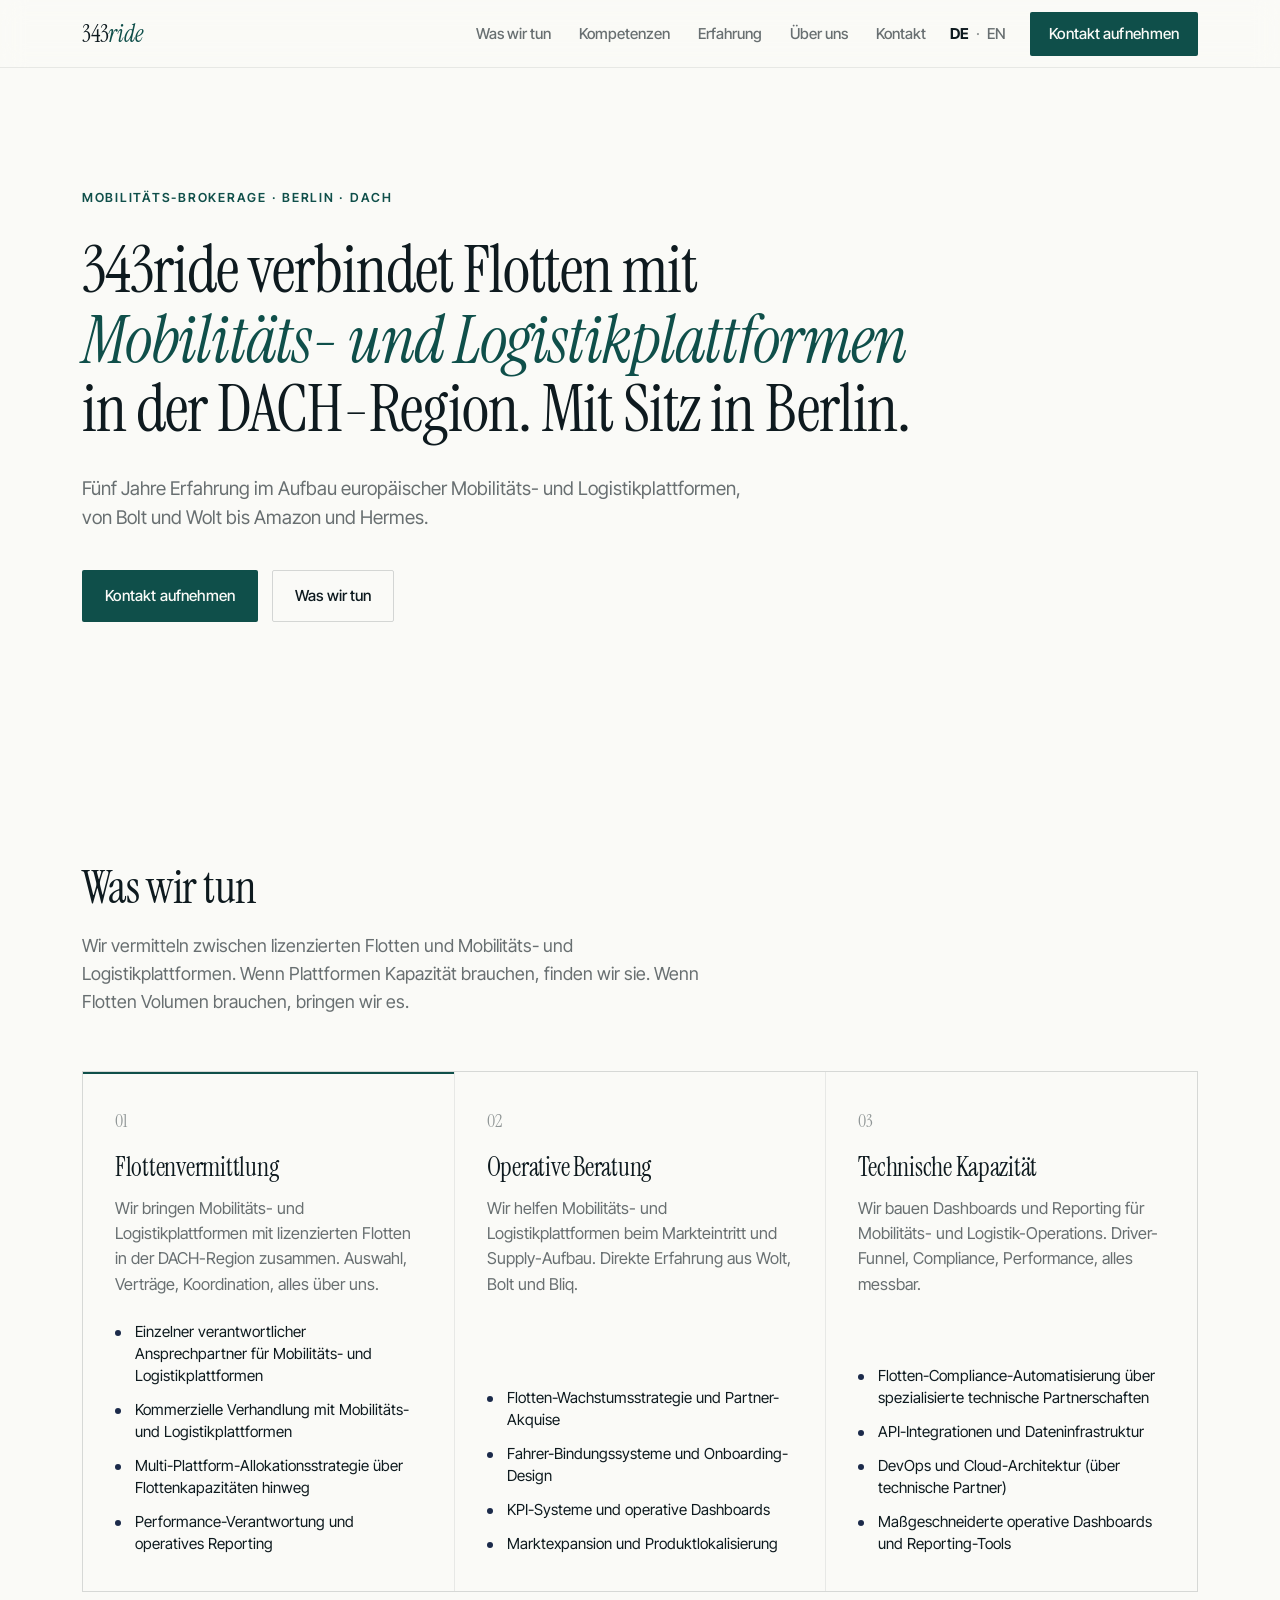
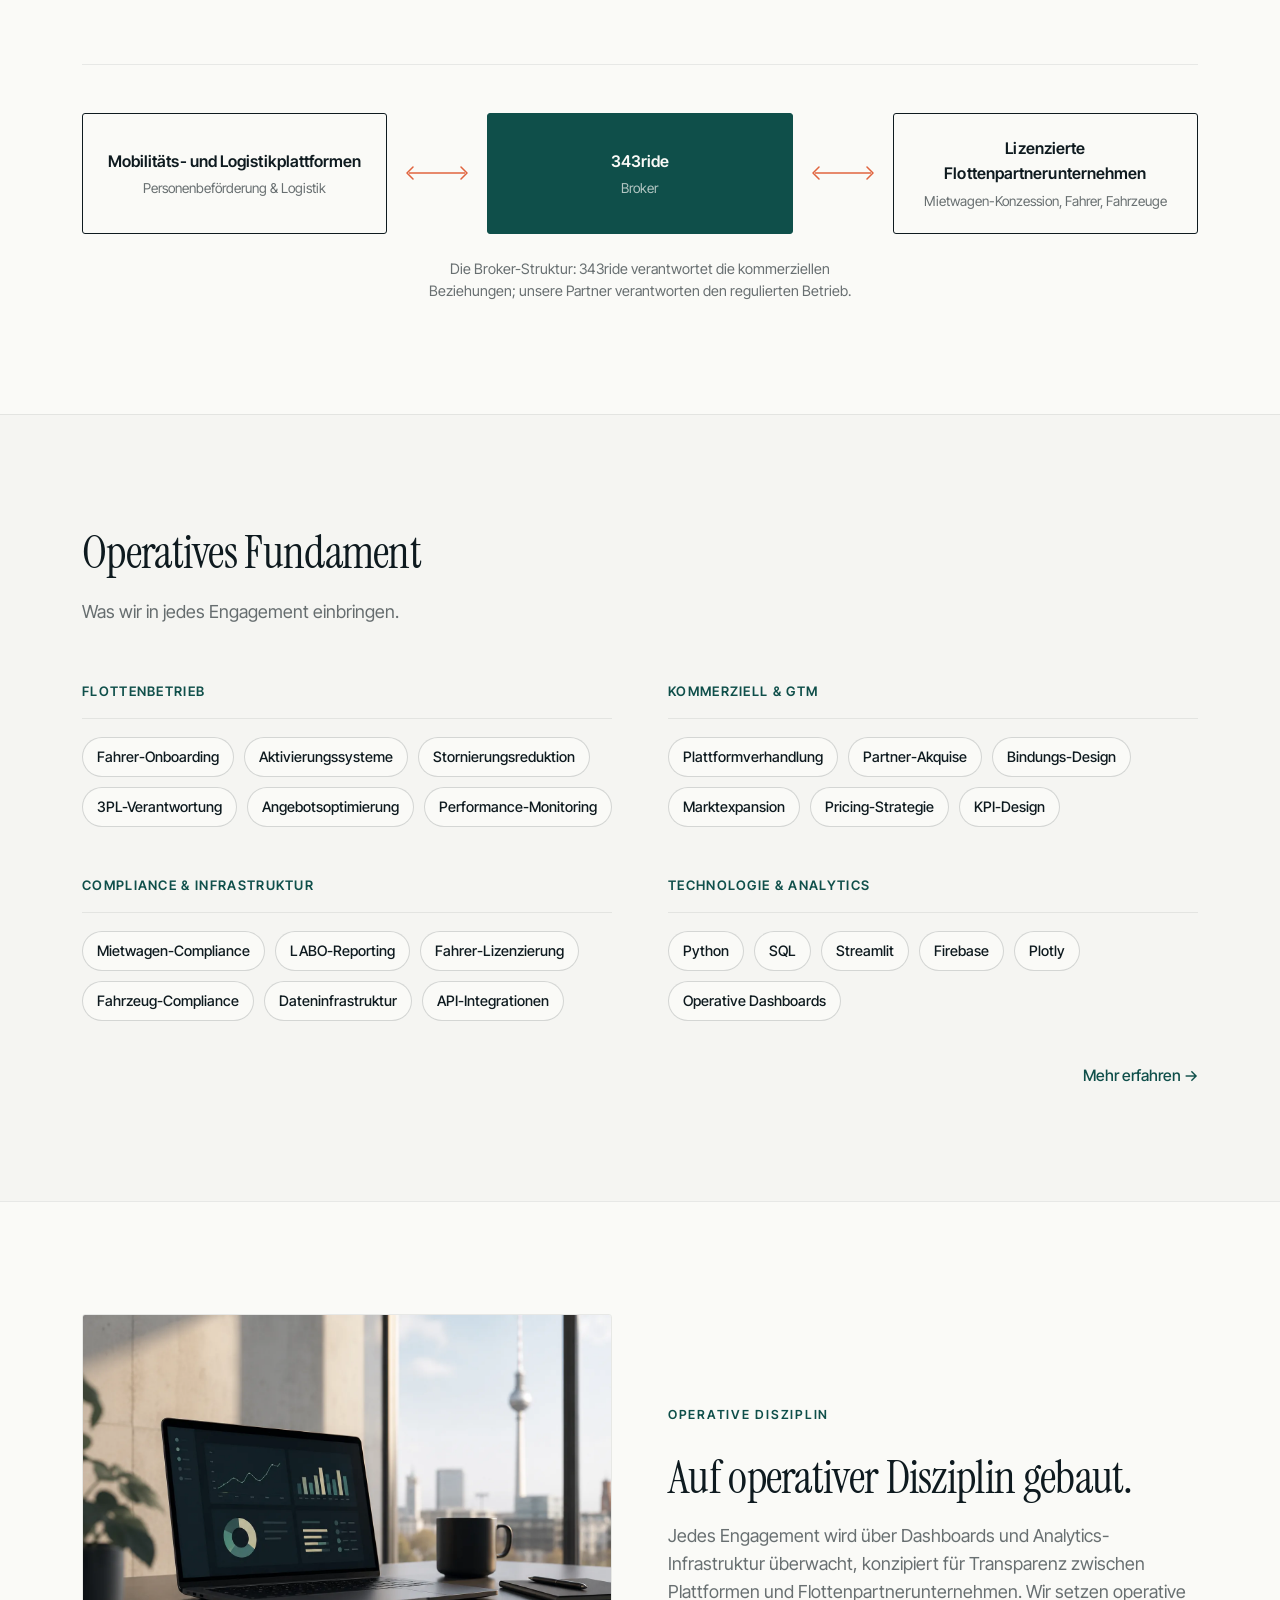
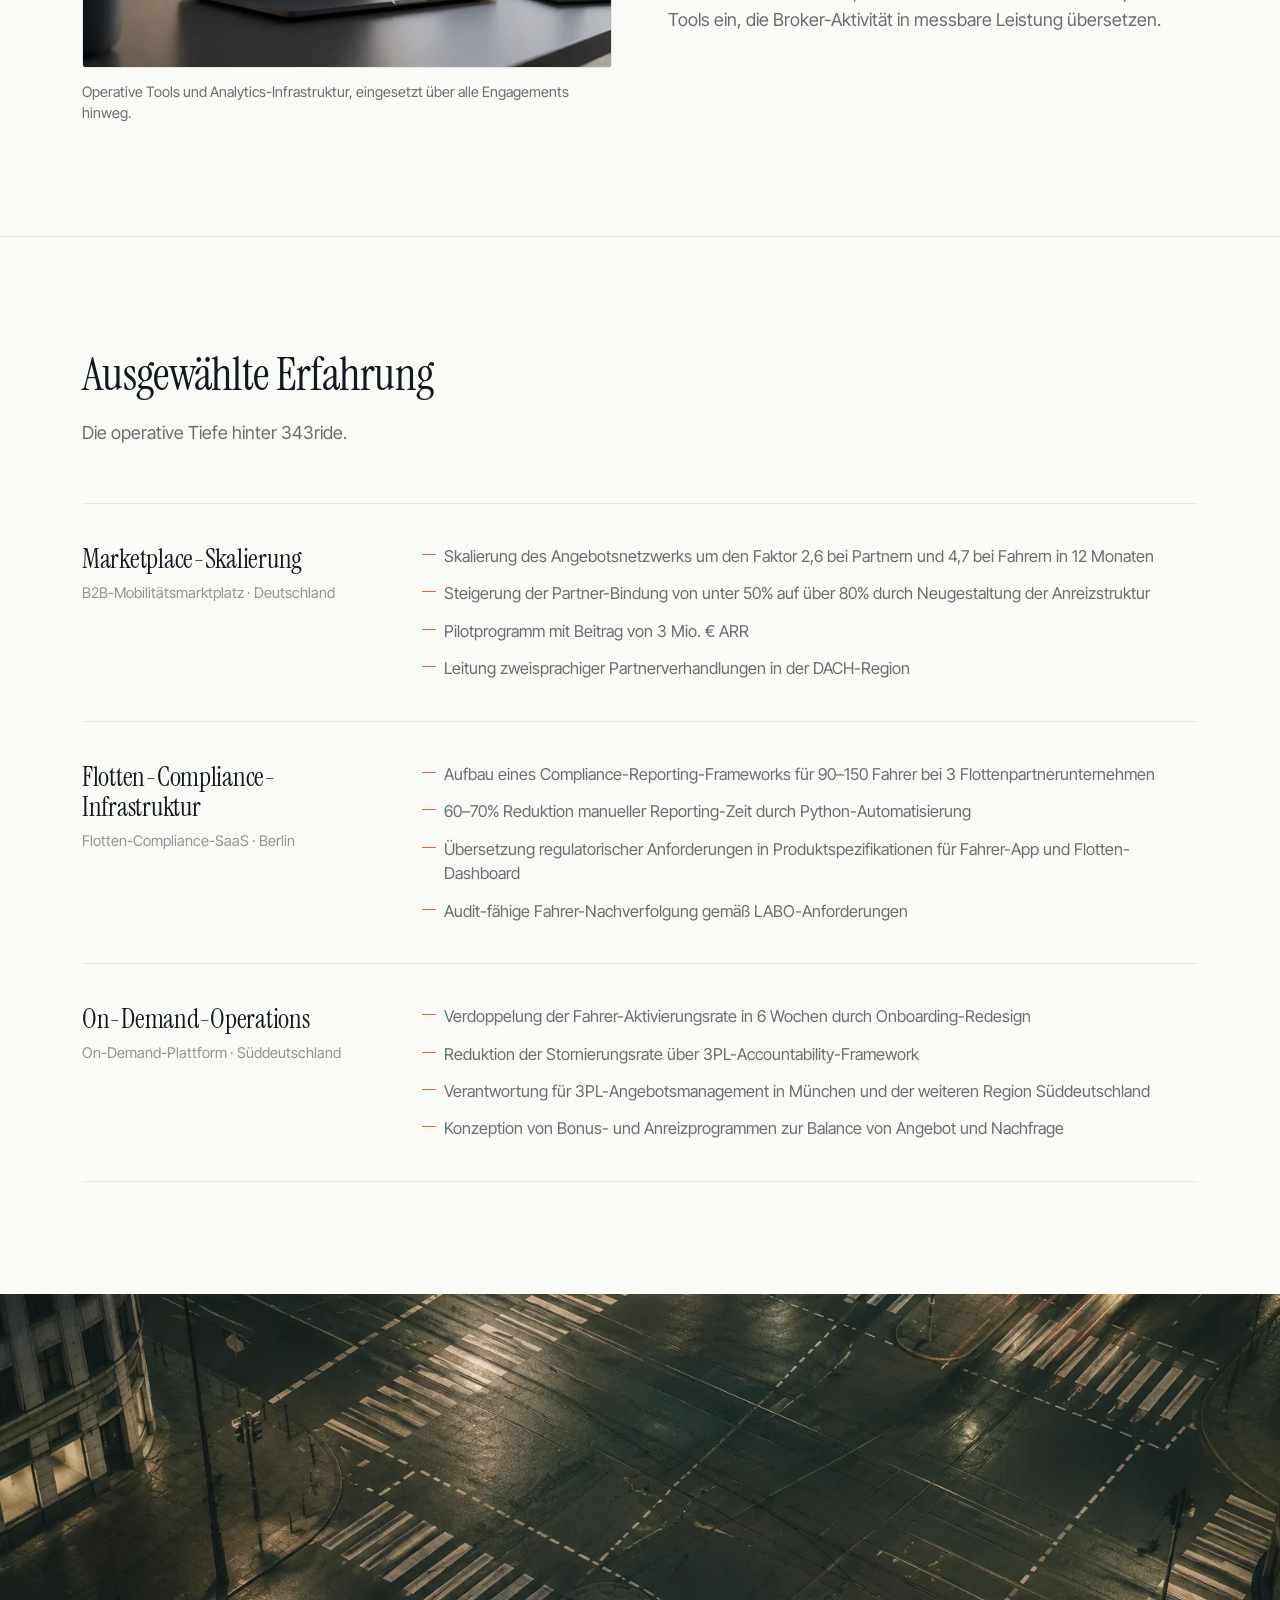
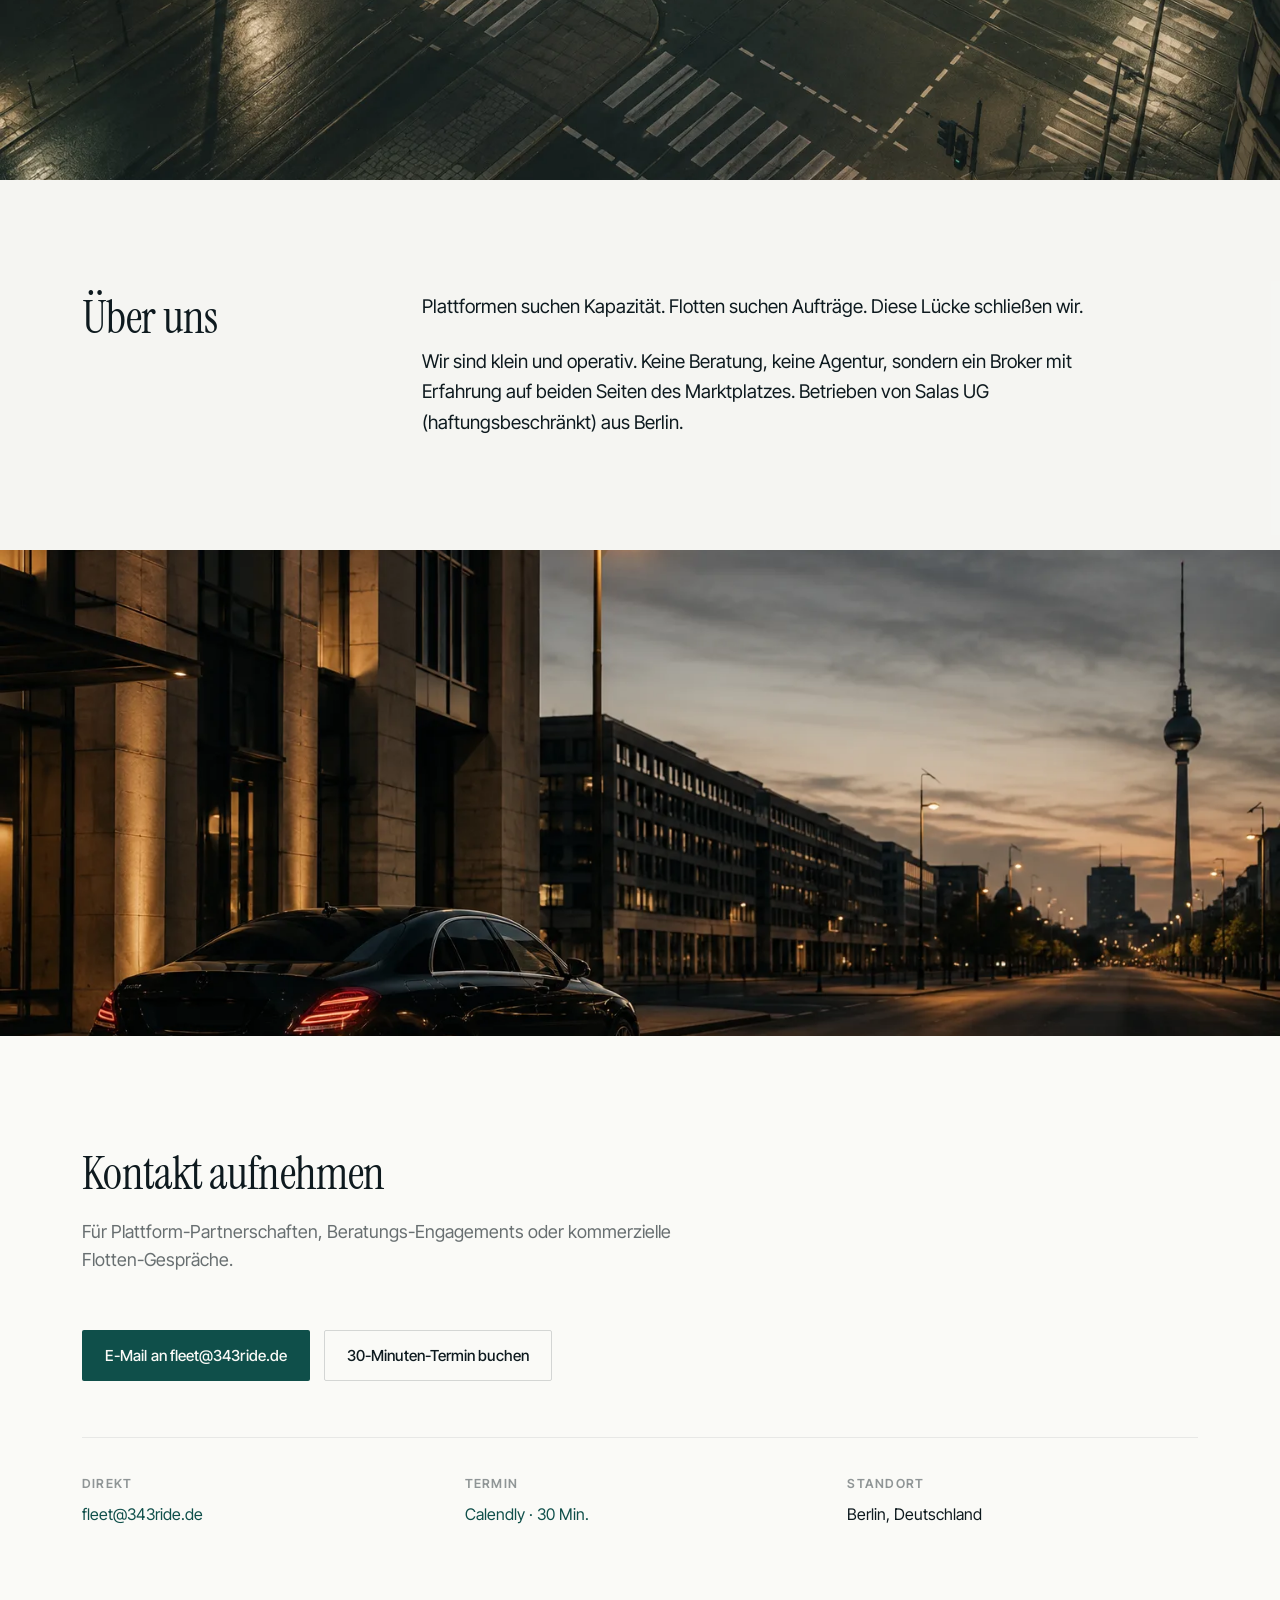
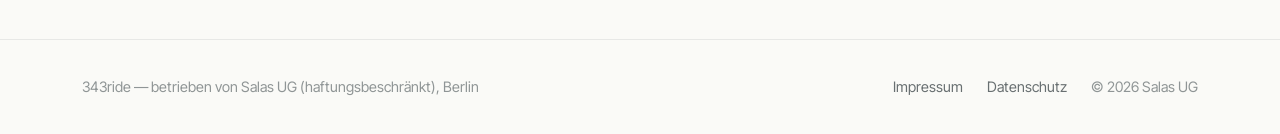
==== commit 10fda621: "v2: rebrand 343ride, simplified copy, kompetenzen detail page, mobility+logistics scope" ====
--- a/index.html
+++ b/index.html
@@ -3,9 +3,9 @@
 <head>
   <meta charset="UTF-8">
   <meta name="viewport" content="width=device-width, initial-scale=1.0">
-  <title>343rides — Mobilitäts-Brokerage in Berlin</title>
-
-  <meta name="description" content="343rides ist ein Berliner Mobilitäts-Broker, der Flottenkapazitäten mit Plattform-Partnern in der DACH-Region verbindet. Betrieben von Salas UG.">
+  <title>343ride — Mobilitäts-Brokerage in Berlin</title>
+
+  <meta name="description" content="343ride ist ein Berliner Mobilitäts-Broker, der Flottenkapazitäten mit Plattform-Partnern in der DACH-Region verbindet. Betrieben von Salas UG.">
   <meta name="author" content="Salas UG (haftungsbeschränkt)">
   <link rel="canonical" href="https://343ride.de/">
 
@@ -16,9 +16,9 @@
 
   <!-- Open Graph -->
   <meta property="og:type" content="website">
-  <meta property="og:site_name" content="343rides">
-  <meta property="og:title" content="343rides — Mobilitäts-Brokerage in Berlin">
-  <meta property="og:description" content="343rides ist ein Berliner Mobilitäts-Broker, der Flottenkapazitäten mit Plattform-Partnern in der DACH-Region verbindet. Betrieben von Salas UG.">
+  <meta property="og:site_name" content="343ride">
+  <meta property="og:title" content="343ride — Mobilitäts-Brokerage in Berlin">
+  <meta property="og:description" content="343ride ist ein Berliner Mobilitäts-Broker, der Flottenkapazitäten mit Plattform-Partnern in der DACH-Region verbindet. Betrieben von Salas UG.">
   <meta property="og:url" content="https://343ride.de/">
   <meta property="og:image" content="https://343ride.de/og-image.png">
   <meta property="og:locale" content="de_DE">
@@ -26,8 +26,8 @@
 
   <!-- Twitter -->
   <meta name="twitter:card" content="summary_large_image">
-  <meta name="twitter:title" content="343rides — Mobilitäts-Brokerage in Berlin">
-  <meta name="twitter:description" content="343rides ist ein Berliner Mobilitäts-Broker, der Flottenkapazitäten mit Plattform-Partnern in der DACH-Region verbindet. Betrieben von Salas UG.">
+  <meta name="twitter:title" content="343ride — Mobilitäts-Brokerage in Berlin">
+  <meta name="twitter:description" content="343ride ist ein Berliner Mobilitäts-Broker, der Flottenkapazitäten mit Plattform-Partnern in der DACH-Region verbindet. Betrieben von Salas UG.">
   <meta name="twitter:image" content="https://343ride.de/og-image.png">
 
   <meta name="theme-color" content="#FAFAF7">
@@ -46,7 +46,7 @@
   <!-- Navigation -->
   <header class="nav" id="top">
     <div class="container nav-inner">
-      <a class="wordmark" href="#top" aria-label="343rides Startseite">343<em>rides</em></a>
+      <a class="wordmark" href="#top" aria-label="343ride Startseite">343<em>ride</em></a>
 
       <nav class="nav-links" aria-label="Hauptnavigation">
         <a href="#what-we-do">Was wir tun</a>
@@ -94,13 +94,12 @@
       <div class="container">
         <p class="eyebrow reveal">Mobilitäts-Brokerage · Berlin · DACH</p>
         <h1 class="hero-title reveal">
-          343rides ist ein in Berlin ansässiger <em>Mobilitäts-Broker</em>, der
-          Flottenkapazitäten mit Plattform-Partnern in der DACH-Region verbindet.
+          343ride verbindet Flotten mit <em>Mobilitäts- und Logistikplattformen</em>
+          in der DACH-Region. Mit Sitz in Berlin.
         </h1>
         <p class="hero-sub reveal">
-          Gestützt auf fünf Jahre operative Erfahrung im Senior-Management
-          europäischer Ride-Hailing- und Mobilitätsmarktplätze. Betrieben von
-          Salas UG (haftungsbeschränkt), Berlin.
+          Fünf Jahre Erfahrung im Aufbau europäischer Mobilitäts- und
+          Logistikplattformen, von Bolt und Wolt bis Amazon und Hermes.
         </p>
         <div class="hero-actions reveal">
           <a class="btn btn-primary" href="#contact">Kontakt aufnehmen</a>
@@ -115,27 +114,24 @@
         <div class="section-head">
           <h2 class="section-title reveal">Was wir tun</h2>
           <p class="section-lede reveal">
-            Wir verbinden Flottenbetreiber mit Plattform-Partnern. Unsere Partner
-            stellen die regulierte Flottenkapazität bereit; wir bringen die
-            kommerzielle Beziehung, operative Disziplin und Erfahrung in
-            Plattformverhandlungen ein. Plattformen erhalten einen verantwortlichen
-            Ansprechpartner; Flotten erhalten eine professionelle kommerzielle
-            Vertretung.
+            Wir vermitteln zwischen lizenzierten Flotten und Mobilitäts- und
+            Logistikplattformen. Wenn Plattformen Kapazität brauchen, finden wir
+            sie. Wenn Flotten Volumen brauchen, bringen wir es.
           </p>
         </div>
 
         <div class="cards">
           <article class="card card-primary reveal" style="--reveal-delay:0ms">
             <p class="card-index">01</p>
-            <h3 class="card-title">Flotten-Brokerage</h3>
+            <h3 class="card-title">Flottenvermittlung</h3>
             <p class="card-body">
-              Wir vertreten Flottenkapazitäten gegenüber Mobilitätsplattformen —
-              verhandeln Konditionen, steuern Verantwortlichkeiten und sichern die
-              operative Ausrichtung.
+              Wir bringen Mobilitäts- und Logistikplattformen mit lizenzierten
+              Flotten in der DACH-Region zusammen. Auswahl, Verträge, Koordination,
+              alles über uns.
             </p>
             <ul class="card-list">
-              <li>Einzelner verantwortlicher Ansprechpartner für Plattform-Partner</li>
-              <li>Kommerzielle Verhandlung mit Mobilitätsplattformen (Uber, Bolt, Free Now, Lalamove)</li>
+              <li>Einzelner verantwortlicher Ansprechpartner für Mobilitäts- und Logistikplattformen</li>
+              <li>Kommerzielle Verhandlung mit Mobilitäts- und Logistikplattformen</li>
               <li>Multi-Plattform-Allokationsstrategie über Flottenkapazitäten hinweg</li>
               <li>Performance-Verantwortung und operatives Reporting</li>
             </ul>
@@ -145,8 +141,8 @@
             <p class="card-index">02</p>
             <h3 class="card-title">Operative Beratung</h3>
             <p class="card-body">
-              Strategische Operations-Unterstützung für Mobilitätsplattformen und
-              Flottenbetreiber in der DACH-Skalierung.
+              Wir helfen Mobilitäts- und Logistikplattformen beim Markteintritt
+              und Supply-Aufbau. Direkte Erfahrung aus Wolt, Bolt und Bliq.
             </p>
             <ul class="card-list">
               <li>Flotten-Wachstumsstrategie und Partner-Akquise</li>
@@ -160,8 +156,9 @@
             <p class="card-index">03</p>
             <h3 class="card-title">Technische Kapazität</h3>
             <p class="card-body">
-              Compliance- und Operations-Technologie — entwickelt über unser
-              Netzwerk.
+              Wir bauen Dashboards und Reporting für Mobilitäts- und
+              Logistik-Operations. Driver-Funnel, Compliance, Performance, alles
+              messbar.
             </p>
             <ul class="card-list">
               <li>Flotten-Compliance-Automatisierung über spezialisierte technische Partnerschaften</li>
@@ -176,8 +173,8 @@
         <figure class="broker reveal">
           <div class="broker-flow">
             <div class="broker-node">
-              <p class="broker-node-title">Plattform-Partner</p>
-              <p class="broker-node-sub">Uber, Bolt, Free Now, Lalamove</p>
+              <p class="broker-node-title">Mobilitäts- und Logistikplattformen</p>
+              <p class="broker-node-sub">Personenbeförderung &amp; Logistik</p>
             </div>
 
             <div class="broker-arrow" aria-hidden="true">
@@ -189,7 +186,7 @@
             </div>
 
             <div class="broker-node broker-node-center">
-              <p class="broker-node-title">343rides</p>
+              <p class="broker-node-title">343ride</p>
               <p class="broker-node-sub">Broker</p>
             </div>
 
@@ -202,12 +199,12 @@
             </div>
 
             <div class="broker-node">
-              <p class="broker-node-title">Flottenbetreiber</p>
+              <p class="broker-node-title">Lizenzierte Flottenpartnerunternehmen</p>
               <p class="broker-node-sub">Mietwagen-Konzession, Fahrer, Fahrzeuge</p>
             </div>
           </div>
           <figcaption class="broker-caption">
-            Die Broker-Struktur: 343rides verantwortet die kommerziellen
+            Die Broker-Struktur: 343ride verantwortet die kommerziellen
             Beziehungen; unsere Partner verantworten den regulierten Betrieb.
           </figcaption>
         </figure>
@@ -271,6 +268,10 @@
             </ul>
           </div>
         </div>
+
+        <p class="section-more reveal">
+          <a href="kompetenzen.html">Mehr erfahren →</a>
+        </p>
       </div>
     </section>
 
@@ -293,8 +294,8 @@
             <h2 class="section-title reveal">Auf operativer Disziplin gebaut.</h2>
             <p class="rigor-body reveal">
               Jedes Engagement wird über Dashboards und Analytics-Infrastruktur
-              überwacht — konzipiert für Transparenz zwischen Plattformen und
-              Flottenbetreibern. Wir setzen operative Tools ein, die
+              überwacht, konzipiert für Transparenz zwischen Plattformen und
+              Flottenpartnerunternehmen. Wir setzen operative Tools ein, die
               Broker-Aktivität in messbare Leistung übersetzen.
             </p>
           </div>
@@ -307,7 +308,7 @@
       <div class="container">
         <div class="section-head">
           <h2 class="section-title reveal">Ausgewählte Erfahrung</h2>
-          <p class="section-lede reveal">Die operative Tiefe hinter 343rides.</p>
+          <p class="section-lede reveal">Die operative Tiefe hinter 343ride.</p>
         </div>
 
         <div class="exp-list">
@@ -330,7 +331,7 @@
               <p class="exp-context">Flotten-Compliance-SaaS · Berlin</p>
             </div>
             <ul class="exp-points">
-              <li>Aufbau eines Compliance-Reporting-Frameworks für 90–150 Fahrer bei 3 Flottenbetreibern</li>
+              <li>Aufbau eines Compliance-Reporting-Frameworks für 90–150 Fahrer bei 3 Flottenpartnerunternehmen</li>
               <li>60–70% Reduktion manueller Reporting-Zeit durch Python-Automatisierung</li>
               <li>Übersetzung regulatorischer Anforderungen in Produktspezifikationen für Fahrer-App und Flotten-Dashboard</li>
               <li>Audit-fähige Fahrer-Nachverfolgung gemäß LABO-Anforderungen</li>
@@ -368,20 +369,13 @@
           <h2 class="section-title reveal">Über uns</h2>
           <div class="about-copy">
             <p class="reveal">
-              343rides ist eine in Berlin ansässige Mobilitäts-Brokerage, betrieben
-              von Salas UG (haftungsbeschränkt). Das Unternehmen verbindet operative
-              Erfahrung im Senior-Management europäischer Mobilitätsmarktplätze mit
-              strategischer Flottenpartnerschafts-Kapazität in Berlin — im Dienst
-              des Plattform-und-Flotten-Ökosystems in der DACH-Region.
+              Plattformen suchen Kapazität. Flotten suchen Aufträge. Diese Lücke
+              schließen wir.
             </p>
             <p class="reveal">
-              343rides arbeitet in strategischer Partnerschaft mit einem etablierten
-              Berliner Flottenbetreiber, der die regulierte Kapazität bereitstellt
-              (Mietwagen-Konzession, Fahrzeuge und lizenzierte Fahrer). Diese
-              Struktur verbindet operative Disziplin mit kommerzieller
-              Professionalität — Plattformen erhalten einen kompetenten
-              Ansprechpartner; Flotten erhalten eine erfahrene Vertretung in
-              Plattformverhandlungen.
+              Wir sind klein und operativ. Keine Beratung, keine Agentur, sondern
+              ein Broker mit Erfahrung auf beiden Seiten des Marktplatzes. Betrieben
+              von Salas UG (haftungsbeschränkt) aus Berlin.
             </p>
           </div>
         </div>
@@ -433,7 +427,7 @@
   <!-- Footer -->
   <footer class="footer">
     <div class="container footer-inner">
-      <p class="footer-left">343rides — betrieben von Salas UG (haftungsbeschränkt), Berlin</p>
+      <p class="footer-left">343ride — betrieben von Salas UG (haftungsbeschränkt), Berlin</p>
       <nav class="footer-links" aria-label="Rechtliches">
         <a href="impressum.html">Impressum</a>
         <a href="datenschutz.html">Datenschutz</a>
--- a/styles.css
+++ b/styles.css
@@ -1,5 +1,5 @@
 /* ============================================================
-   343rides — styles
+   343ride — styles
    Tokens, layout, components, responsive (breakpoint 720px)
    ============================================================ */
 
@@ -9,6 +9,7 @@
   --teal:#0F4F4A;
   --teal-deep:#0c413d;
   --coral:#E0633E;
+  --navy:#1B2A4A;
   --rule:rgba(14,26,31,.08);
   --rule-strong:rgba(14,26,31,.16);
   --ink-soft:rgba(14,26,31,.62);
@@ -198,13 +199,13 @@
   font-size:clamp(2.4rem,5.4vw,4.1rem);
   line-height:1.06;
   letter-spacing:-.015em;
-  max-width:18ch;
+  max-width:75%;
   margin-bottom:30px;
 }
 .hero-title em{font-style:italic; color:var(--teal);}
 .hero-sub{
   font-size:1.18rem; color:var(--ink-soft);
-  max-width:50ch; margin-bottom:38px;
+  max-width:60ch; margin-bottom:38px;
 }
 .hero-actions{display:flex; gap:14px; flex-wrap:wrap;}
 
@@ -248,9 +249,8 @@
 .card-list li::before{
   content:""; position:absolute; left:0; top:9px;
   width:6px; height:6px; border-radius:50%;
-  background:var(--teal);
-}
-.card-primary .card-list li::before{background:var(--coral);}
+  background:var(--navy);
+}
 
 /* ---------- Capabilities ---------- */
 .cap-grid{
@@ -274,6 +274,17 @@
   color:var(--ink);
 }
 
+/* Subtle "learn more" CTA link below a section grid */
+.section-more{
+  margin-top:40px;
+  text-align:right;
+}
+.section-more a{
+  font-size:.98rem; font-weight:500;
+  color:var(--teal); text-decoration:none;
+}
+.section-more a:hover{text-decoration:underline;}
+
 /* ---------- Operational rigor ---------- */
 .rigor-grid{
   display:grid;
@@ -441,6 +452,32 @@
 }
 .reveal.in{opacity:1; transform:none;}
 
+/* ---------- Capability detail pages ---------- */
+.cap-intro{
+  margin-top:20px;
+  font-size:1.18rem; color:var(--ink-soft);
+  max-width:64ch;
+}
+.cap-section{max-width:780px;}
+.cap-desc{
+  font-size:1.1rem; color:var(--ink-soft);
+  max-width:64ch; margin:0 0 24px;
+}
+.cap-section .card-list{margin-bottom:28px;}
+.cap-section .card-list li{font-size:1rem;}
+.callout{
+  padding:18px 20px;
+  background:rgba(15,79,74,.05);
+  border-left:2px solid var(--teal);
+  border-radius:3px;
+  font-size:1rem; color:var(--ink-soft); line-height:1.55;
+}
+.callout-label{
+  display:block;
+  font-size:.74rem; letter-spacing:.1em; text-transform:uppercase;
+  font-weight:600; color:var(--teal); margin-bottom:8px;
+}
+
 /* ---------- Legal pages ---------- */
 .legal{padding:64px 0 96px; max-width:760px;}
 .legal h1{
@@ -490,7 +527,8 @@
 
   .hero{padding:72px 0 64px;}
   .eyebrow{margin-bottom:22px;}
-  .hero-title{margin-bottom:24px;}
+  .hero-title{max-width:100%; margin-bottom:24px;}
+  .section-more{text-align:left;}
   .hero-sub{font-size:1.08rem; margin-bottom:30px;}
   .hero-actions .btn{flex:1 1 auto;}
 
